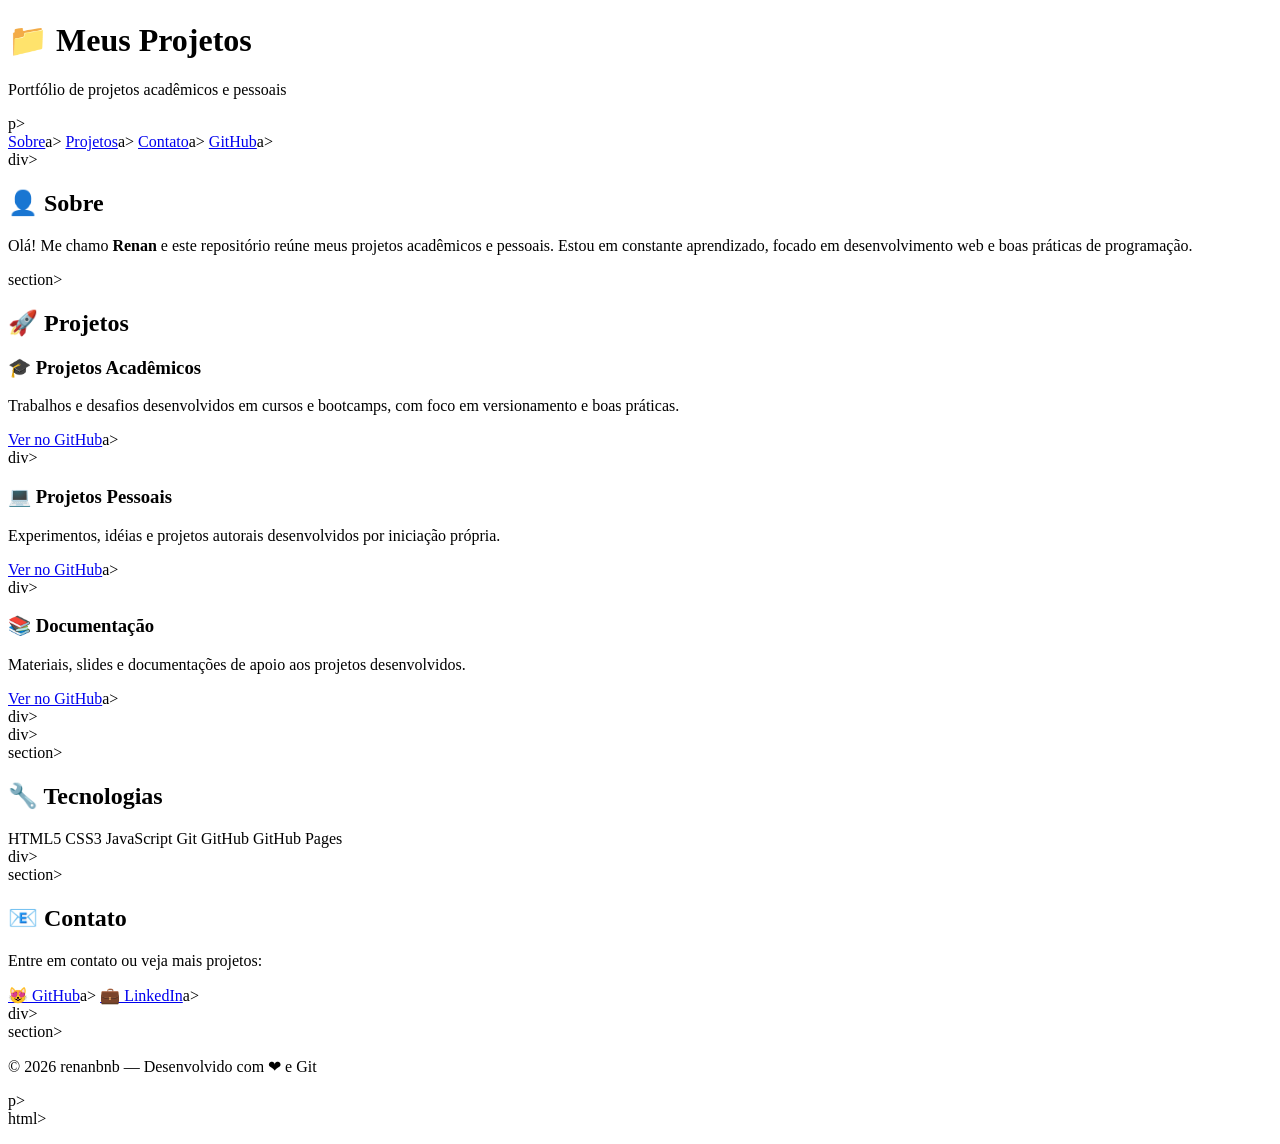
==== portfolio-web/index.html @ 634051c1 "feat: adiciona index.html da pagina de portfolio v1.0" ====
<!DOCTYPE html>
<html lang="pt-BR">
  <head>
      <meta charset="UTF-8">
      <meta name="viewport" content="width=device-width, initial-scale=1.0">
      <title>Meus Projetos | renanbnb</title>
    <link rel="stylesheet" href="style.css">
  </head>
<body>

    <header>
          <div class="container">
                  <h1>&#128193; Meus Projetos</h1>
                <p class="subtitle">Portf&oacute;lio de projetos acad&ecirc;micos e pessoais</p>p>
                <nav>
                          <a href="#sobre">Sobre</a>a>
                          <a href="#projetos">Projetos</a>a>
                          <a href="#contato">Contato</a>a>
                          <a href="https://github.com/renanbnb" target="_blank">GitHub</a>a>
                </nav>
          </div>div>
    </header>

    <main>

          <section id="sobre" class="container">
                  <h2>&#128100; Sobre</h2>
                  <p>
                            Ol&aacute;! Me chamo <strong>Renan</strong> e este reposit&oacute;rio re&uacute;ne meus projetos acad&ecirc;micos
                  e pessoais. Estou em constante aprendizado, focado em desenvolvimento web e boas pr&aacute;ticas
                  de programa&ccedil;&atilde;o.
                  </p>
          </section>section>
    
        <section id="projetos" class="container">
              <h2>&#128640; Projetos</h2>
        
              <div class="cards">
              
                      <div class="card">
                                <h3>&#127891; Projetos Acad&ecirc;micos</h3>
                                <p>Trabalhos e desafios desenvolvidos em cursos e bootcamps, com foco em versionamento e boas pr&aacute;ticas.</p>
                                <a href="https://github.com/renanbnb/meus-projetos/tree/main/projetos-academicos" target="_blank" class="btn">Ver no GitHub</a>a>
                      </div>div>
              
                      <div class="card">
                                <h3>&#128187; Projetos Pessoais</h3>
                                <p>Experimentos, id&eacute;ias e projetos autorais desenvolvidos por inicia&ccedil;&atilde;o pr&oacute;pria.</p>
                                <a href="https://github.com/renanbnb/meus-projetos/tree/main/projetos-pessoais" target="_blank" class="btn">Ver no GitHub</a>a>
                      </div>div>
              
                      <div class="card">
                                <h3>&#128218; Documenta&ccedil;&atilde;o</h3>
                                <p>Materiais, slides e documenta&ccedil;&otilde;es de apoio aos projetos desenvolvidos.</p>
                                <a href="https://github.com/renanbnb/meus-projetos/tree/main/documentacao" target="_blank" class="btn">Ver no GitHub</a>a>
                      </div>div>
              
              </div>div>
        </section>section>
    
        <section id="tecnologias" class="container">
              <h2>&#128295; Tecnologias</h2>
              <div class="tech-list">
                      <span>HTML5</span>
                      <span>CSS3</span>
                      <span>JavaScript</span>
                      <span>Git</span>
                      <span>GitHub</span>
                      <span>GitHub Pages</span>
              </div>div>
        </section>section>
    
        <section id="contato" class="container">
              <h2>&#128231; Contato</h2>
              <p>Entre em contato ou veja mais projetos:</p>
              <div class="contact-links">
                      <a href="https://github.com/renanbnb" target="_blank" class="btn">&#128571; GitHub</a>a>
                      <a href="https://www.linkedin.com/in/renanbnb" target="_blank" class="btn btn-linkedin">&#128188; LinkedIn</a>a>
              </div>div>
        </section>section>
    
    </main>

  <footer>
        <p>&copy; 2026 renanbnb &mdash; Desenvolvido com &#10084; e Git</p>p>
  </footer>

</body>
</html>html>
  </footer></p></span></span></strong>
                  </p>
    </main>
                </nav></h1>
    </header>
</body></title>
  </head>
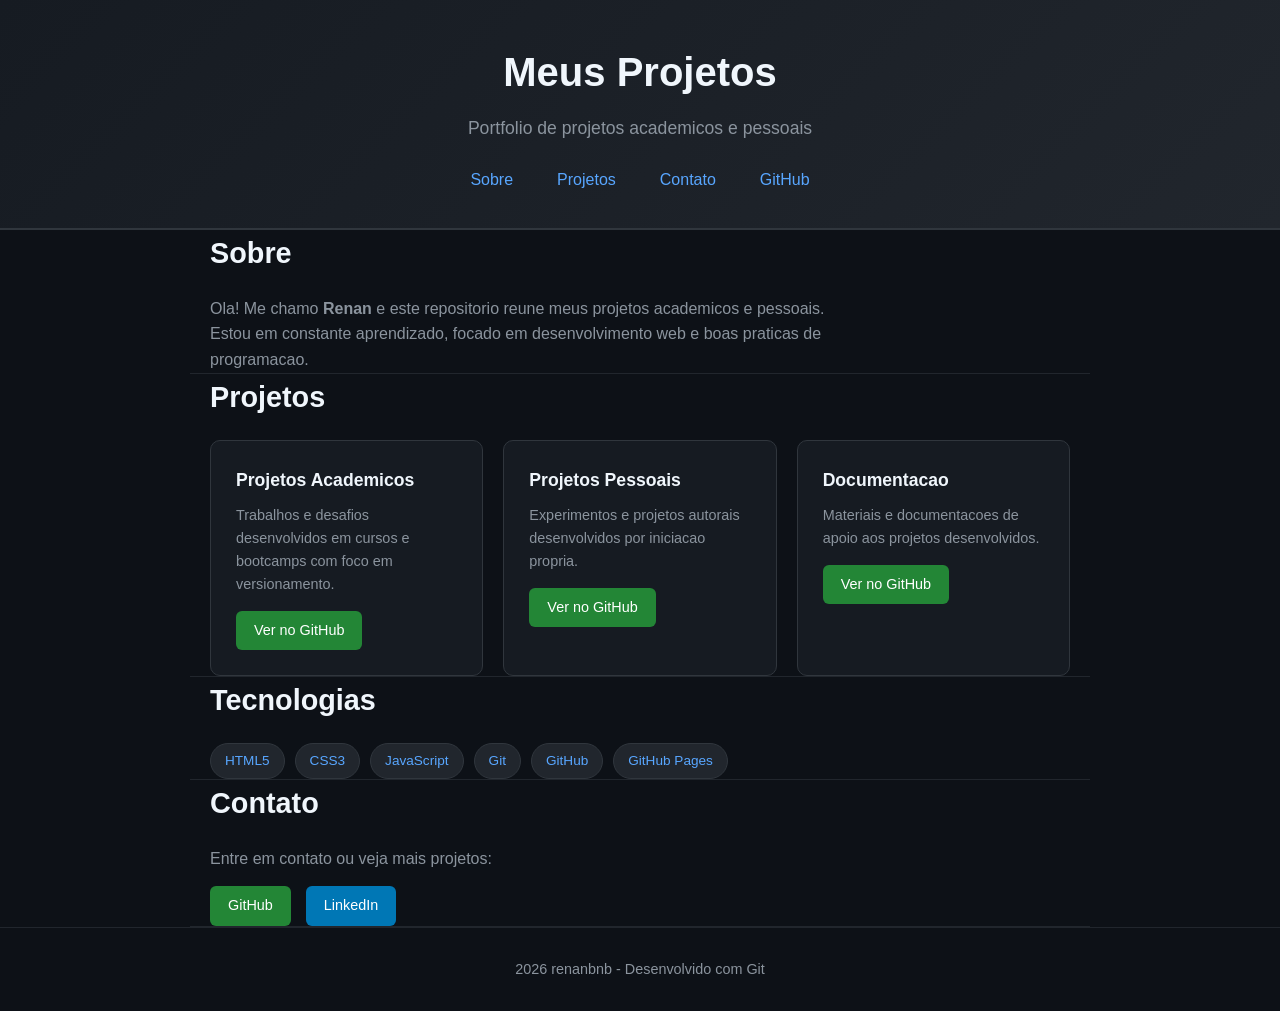
==== commit c4dbc8ca: "fix: corrige index.html do portfolio-web removendo tags indevidas" ====
--- a/portfolio-web/index.html
+++ b/portfolio-web/index.html
@@ -1,96 +1,78 @@
 <!DOCTYPE html>
 <html lang="pt-BR">
-  <head>
-      <meta charset="UTF-8">
-      <meta name="viewport" content="width=device-width, initial-scale=1.0">
-      <title>Meus Projetos | renanbnb</title>
-    <link rel="stylesheet" href="style.css">
-  </head>
+<head>
+  <meta charset="UTF-8">
+  <meta name="viewport" content="width=device-width, initial-scale=1.0">
+  <title>Meus Projetos | renanbnb</title>
+  <link rel="stylesheet" href="style.css">
+</head>
 <body>
 
-    <header>
-          <div class="container">
-                  <h1>&#128193; Meus Projetos</h1>
-                <p class="subtitle">Portf&oacute;lio de projetos acad&ecirc;micos e pessoais</p>p>
-                <nav>
-                          <a href="#sobre">Sobre</a>a>
-                          <a href="#projetos">Projetos</a>a>
-                          <a href="#contato">Contato</a>a>
-                          <a href="https://github.com/renanbnb" target="_blank">GitHub</a>a>
-                </nav>
-          </div>div>
-    </header>
+  <header>
+    <div class="container">
+      <h1>Meus Projetos</h1>
+      <p class="subtitle">Portfolio de projetos academicos e pessoais</p>
+      <nav>
+        <a href="#sobre">Sobre</a>
+        <a href="#projetos">Projetos</a>
+        <a href="#contato">Contato</a>
+        <a href="https://github.com/renanbnb" target="_blank">GitHub</a>
+      </nav>
+    </div>
+  </header>
 
-    <main>
+  <main>
+    <section id="sobre" class="container">
+      <h2>Sobre</h2>
+      <p>Ola! Me chamo <strong>Renan</strong> e este repositorio reune meus projetos academicos e pessoais. Estou em constante aprendizado, focado em desenvolvimento web e boas praticas de programacao.</p>
+    </section>
 
-          <section id="sobre" class="container">
-                  <h2>&#128100; Sobre</h2>
-                  <p>
-                            Ol&aacute;! Me chamo <strong>Renan</strong> e este reposit&oacute;rio re&uacute;ne meus projetos acad&ecirc;micos
-                  e pessoais. Estou em constante aprendizado, focado em desenvolvimento web e boas pr&aacute;ticas
-                  de programa&ccedil;&atilde;o.
-                  </p>
-          </section>section>
-    
-        <section id="projetos" class="container">
-              <h2>&#128640; Projetos</h2>
-        
-              <div class="cards">
-              
-                      <div class="card">
-                                <h3>&#127891; Projetos Acad&ecirc;micos</h3>
-                                <p>Trabalhos e desafios desenvolvidos em cursos e bootcamps, com foco em versionamento e boas pr&aacute;ticas.</p>
-                                <a href="https://github.com/renanbnb/meus-projetos/tree/main/projetos-academicos" target="_blank" class="btn">Ver no GitHub</a>a>
-                      </div>div>
-              
-                      <div class="card">
-                                <h3>&#128187; Projetos Pessoais</h3>
-                                <p>Experimentos, id&eacute;ias e projetos autorais desenvolvidos por inicia&ccedil;&atilde;o pr&oacute;pria.</p>
-                                <a href="https://github.com/renanbnb/meus-projetos/tree/main/projetos-pessoais" target="_blank" class="btn">Ver no GitHub</a>a>
-                      </div>div>
-              
-                      <div class="card">
-                                <h3>&#128218; Documenta&ccedil;&atilde;o</h3>
-                                <p>Materiais, slides e documenta&ccedil;&otilde;es de apoio aos projetos desenvolvidos.</p>
-                                <a href="https://github.com/renanbnb/meus-projetos/tree/main/documentacao" target="_blank" class="btn">Ver no GitHub</a>a>
-                      </div>div>
-              
-              </div>div>
-        </section>section>
-    
-        <section id="tecnologias" class="container">
-              <h2>&#128295; Tecnologias</h2>
-              <div class="tech-list">
-                      <span>HTML5</span>
-                      <span>CSS3</span>
-                      <span>JavaScript</span>
-                      <span>Git</span>
-                      <span>GitHub</span>
-                      <span>GitHub Pages</span>
-              </div>div>
-        </section>section>
-    
-        <section id="contato" class="container">
-              <h2>&#128231; Contato</h2>
-              <p>Entre em contato ou veja mais projetos:</p>
-              <div class="contact-links">
-                      <a href="https://github.com/renanbnb" target="_blank" class="btn">&#128571; GitHub</a>a>
-                      <a href="https://www.linkedin.com/in/renanbnb" target="_blank" class="btn btn-linkedin">&#128188; LinkedIn</a>a>
-              </div>div>
-        </section>section>
-    
-    </main>
+    <section id="projetos" class="container">
+      <h2>Projetos</h2>
+      <div class="cards">
+        <div class="card">
+          <h3>Projetos Academicos</h3>
+          <p>Trabalhos e desafios desenvolvidos em cursos e bootcamps com foco em versionamento.</p>
+          <a href="https://github.com/renanbnb/meus-projetos/tree/main/projetos-academicos" target="_blank" class="btn">Ver no GitHub</a>
+        </div>
+        <div class="card">
+          <h3>Projetos Pessoais</h3>
+          <p>Experimentos e projetos autorais desenvolvidos por iniciacao propria.</p>
+          <a href="https://github.com/renanbnb/meus-projetos/tree/main/projetos-pessoais" target="_blank" class="btn">Ver no GitHub</a>
+        </div>
+        <div class="card">
+          <h3>Documentacao</h3>
+          <p>Materiais e documentacoes de apoio aos projetos desenvolvidos.</p>
+          <a href="https://github.com/renanbnb/meus-projetos/tree/main/documentacao" target="_blank" class="btn">Ver no GitHub</a>
+        </div>
+      </div>
+    </section>
+
+    <section id="tecnologias" class="container">
+      <h2>Tecnologias</h2>
+      <div class="tech-list">
+        <span>HTML5</span>
+        <span>CSS3</span>
+        <span>JavaScript</span>
+        <span>Git</span>
+        <span>GitHub</span>
+        <span>GitHub Pages</span>
+      </div>
+    </section>
+
+    <section id="contato" class="container">
+      <h2>Contato</h2>
+      <p>Entre em contato ou veja mais projetos:</p>
+      <div class="contact-links">
+        <a href="https://github.com/renanbnb" target="_blank" class="btn">GitHub</a>
+        <a href="https://www.linkedin.com/in/renanbnb" target="_blank" class="btn btn-linkedin">LinkedIn</a>
+      </div>
+    </section>
+  </main>
 
   <footer>
-        <p>&copy; 2026 renanbnb &mdash; Desenvolvido com &#10084; e Git</p>p>
+    <p>2026 renanbnb - Desenvolvido com Git</p>
   </footer>
 
 </body>
-</html>html>
-  </footer></p></span></span></strong>
-                  </p>
-    </main>
-                </nav></h1>
-    </header>
-</body></title>
-  </head>
+</html>
--- a/portfolio-web/style.css
+++ b/portfolio-web/style.css
@@ -0,0 +1,188 @@
+/* ===== RESET & BASE ===== */
+* {
+    margin: 0;
+    padding: 0;
+    box-sizing: border-box;
+}
+
+body {
+    font-family: 'Segoe UI', Tahoma, Geneva, Verdana, sans-serif;
+    background-color: #0d1117;
+    color: #e6edf3;
+    line-height: 1.6;
+}
+
+a {
+    color: #58a6ff;
+    text-decoration: none;
+}
+
+a:hover {
+    text-decoration: underline;
+}
+
+/* ===== CONTAINER ===== */
+.container {
+    max-width: 900px;
+    margin: 0 auto;
+    padding: 0 20px;
+}
+
+/* ===== HEADER ===== */
+header {
+    background: linear-gradient(135deg, #161b22, #21262d);
+    border-bottom: 2px solid #30363d;
+    padding: 40px 0 30px;
+    text-align: center;
+}
+
+header h1 {
+    font-size: 2.5rem;
+    color: #f0f6fc;
+    margin-bottom: 10px;
+}
+
+header .subtitle {
+    color: #8b949e;
+    font-size: 1.1rem;
+    margin-bottom: 20px;
+}
+
+nav {
+    display: flex;
+    justify-content: center;
+    gap: 20px;
+    flex-wrap: wrap;
+}
+
+nav a {
+    color: #58a6ff;
+    font-weight: 500;
+    padding: 5px 12px;
+    border-radius: 6px;
+    transition: background 0.2s;
+}
+
+nav a:hover {
+    background: #21262d;
+    text-decoration: none;
+}
+
+/* ===== SECTIONS ===== */
+section {
+    padding: 60px 0;
+    border-bottom: 1px solid #21262d;
+}
+
+section h2 {
+    font-size: 1.8rem;
+    margin-bottom: 20px;
+    color: #f0f6fc;
+}
+
+section p {
+    color: #8b949e;
+    font-size: 1rem;
+    max-width: 650px;
+}
+
+/* ===== CARDS ===== */
+.cards {
+    display: grid;
+    grid-template-columns: repeat(auto-fit, minmax(250px, 1fr));
+    gap: 20px;
+    margin-top: 20px;
+}
+
+.card {
+    background: #161b22;
+    border: 1px solid #30363d;
+    border-radius: 10px;
+    padding: 25px;
+    transition: border-color 0.2s, transform 0.2s;
+}
+
+.card:hover {
+    border-color: #58a6ff;
+    transform: translateY(-3px);
+}
+
+.card h3 {
+    font-size: 1.1rem;
+    margin-bottom: 10px;
+    color: #f0f6fc;
+}
+
+.card p {
+    font-size: 0.9rem;
+    color: #8b949e;
+    margin-bottom: 15px;
+}
+
+/* ===== BUTTON ===== */
+.btn {
+    display: inline-block;
+    padding: 8px 18px;
+    background: #238636;
+    color: #fff;
+    border-radius: 6px;
+    font-size: 0.9rem;
+    transition: background 0.2s;
+}
+
+.btn:hover {
+    background: #2ea043;
+    text-decoration: none;
+}
+
+.btn-linkedin {
+    background: #0077b5;
+}
+
+.btn-linkedin:hover {
+    background: #006097;
+}
+
+/* ===== TECH LIST ===== */
+.tech-list {
+    display: flex;
+    flex-wrap: wrap;
+    gap: 10px;
+    margin-top: 15px;
+}
+
+.tech-list span {
+    background: #21262d;
+    border: 1px solid #30363d;
+    padding: 6px 14px;
+    border-radius: 20px;
+    font-size: 0.85rem;
+    color: #58a6ff;
+}
+
+/* ===== CONTACT ===== */
+.contact-links {
+    display: flex;
+    gap: 15px;
+    margin-top: 15px;
+    flex-wrap: wrap;
+}
+
+/* ===== FOOTER ===== */
+footer {
+    text-align: center;
+    padding: 30px;
+    color: #8b949e;
+    font-size: 0.9rem;
+    border-top: 1px solid #21262d;
+}
+
+/* ===== RESPONSIVE ===== */
+@media (max-width: 600px) {
+    header h1 {
+          font-size: 1.8rem;
+    }
+    .cards {
+          grid-template-columns: 1fr;
+    }
+}
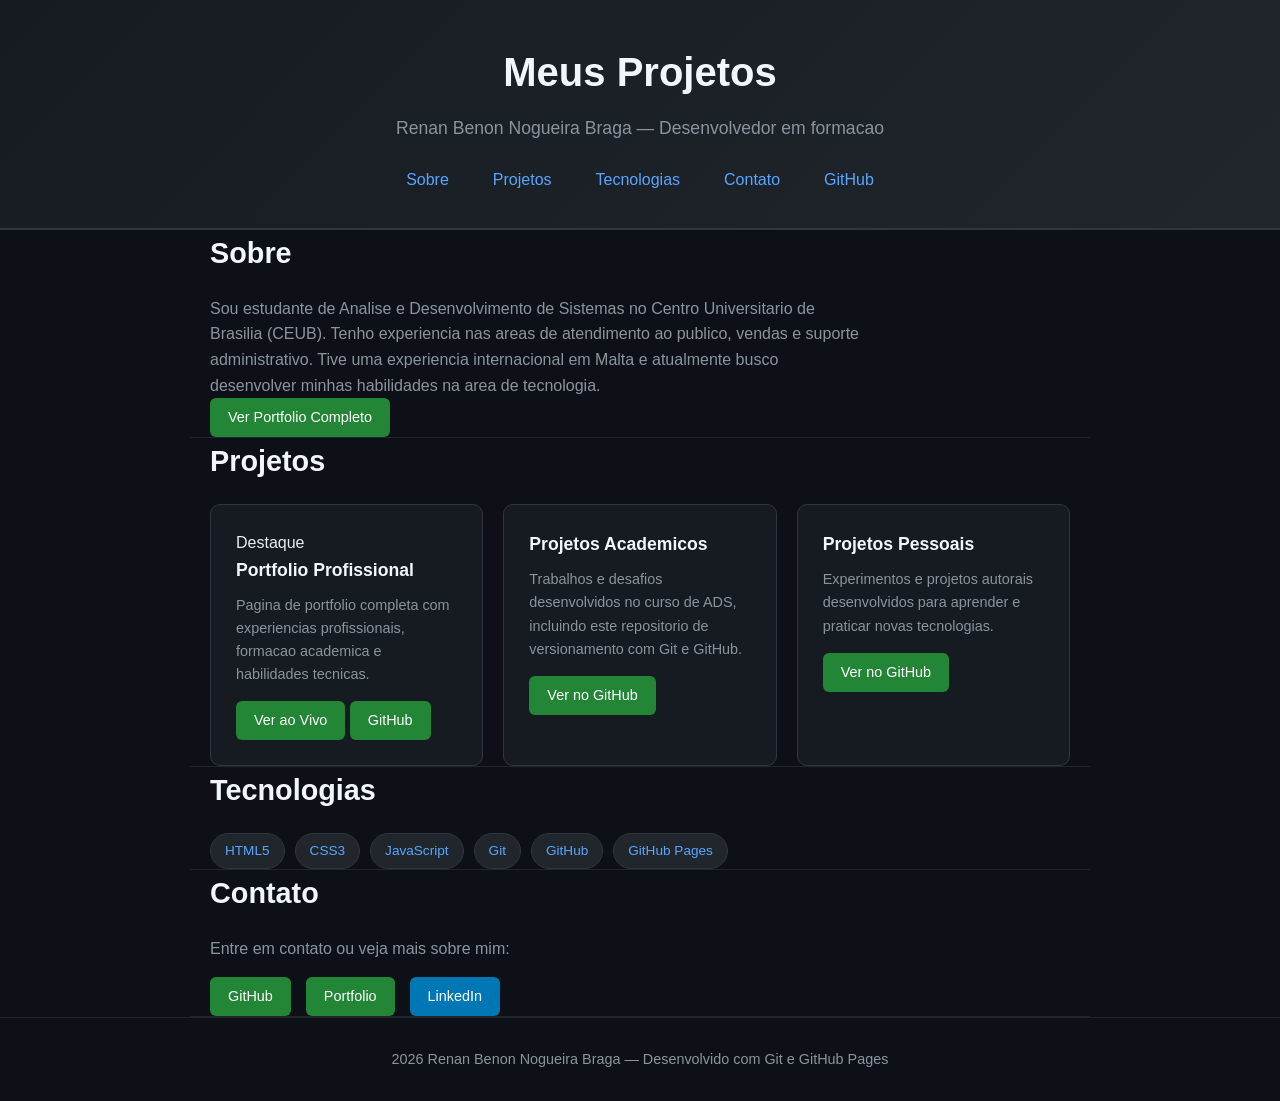
==== commit 8efd3f33: "feat: integra portfolioHUB na pagina web com nome completo e projetos reais" ====
--- a/portfolio-web/index.html
+++ b/portfolio-web/index.html
@@ -3,7 +3,7 @@
 <head>
   <meta charset="UTF-8">
   <meta name="viewport" content="width=device-width, initial-scale=1.0">
-  <title>Meus Projetos | renanbnb</title>
+  <title>Meus Projetos | Renan Braga</title>
   <link rel="stylesheet" href="style.css">
 </head>
 <body>
@@ -11,10 +11,11 @@
   <header>
     <div class="container">
       <h1>Meus Projetos</h1>
-      <p class="subtitle">Portfolio de projetos academicos e pessoais</p>
+      <p class="subtitle">Renan Benon Nogueira Braga &mdash; Desenvolvedor em formacao</p>
       <nav>
         <a href="#sobre">Sobre</a>
         <a href="#projetos">Projetos</a>
+        <a href="#tecnologias">Tecnologias</a>
         <a href="#contato">Contato</a>
         <a href="https://github.com/renanbnb" target="_blank">GitHub</a>
       </nav>
@@ -22,29 +23,37 @@
   </header>
 
   <main>
+
     <section id="sobre" class="container">
       <h2>Sobre</h2>
-      <p>Ola! Me chamo <strong>Renan</strong> e este repositorio reune meus projetos academicos e pessoais. Estou em constante aprendizado, focado em desenvolvimento web e boas praticas de programacao.</p>
+      <p>Sou estudante de Analise e Desenvolvimento de Sistemas no Centro Universitario de Brasilia (CEUB). Tenho experiencia nas areas de atendimento ao publico, vendas e suporte administrativo. Tive uma experiencia internacional em Malta e atualmente busco desenvolver minhas habilidades na area de tecnologia.</p>
+      <a href="https://renanbnb.github.io/portfolioHUB/" target="_blank" class="btn">Ver Portfolio Completo</a>
     </section>
 
     <section id="projetos" class="container">
       <h2>Projetos</h2>
       <div class="cards">
+
+        <div class="card destaque">
+          <span class="badge">Destaque</span>
+          <h3>Portfolio Profissional</h3>
+          <p>Pagina de portfolio completa com experiencias profissionais, formacao academica e habilidades tecnicas.</p>
+          <a href="https://renanbnb.github.io/portfolioHUB/" target="_blank" class="btn">Ver ao Vivo</a>
+          <a href="https://github.com/renanbnb/portfolioHUB" target="_blank" class="btn btn-outline">GitHub</a>
+        </div>
+
         <div class="card">
           <h3>Projetos Academicos</h3>
-          <p>Trabalhos e desafios desenvolvidos em cursos e bootcamps com foco em versionamento.</p>
+          <p>Trabalhos e desafios desenvolvidos no curso de ADS, incluindo este repositorio de versionamento com Git e GitHub.</p>
           <a href="https://github.com/renanbnb/meus-projetos/tree/main/projetos-academicos" target="_blank" class="btn">Ver no GitHub</a>
         </div>
+
         <div class="card">
           <h3>Projetos Pessoais</h3>
-          <p>Experimentos e projetos autorais desenvolvidos por iniciacao propria.</p>
+          <p>Experimentos e projetos autorais desenvolvidos para aprender e praticar novas tecnologias.</p>
           <a href="https://github.com/renanbnb/meus-projetos/tree/main/projetos-pessoais" target="_blank" class="btn">Ver no GitHub</a>
         </div>
-        <div class="card">
-          <h3>Documentacao</h3>
-          <p>Materiais e documentacoes de apoio aos projetos desenvolvidos.</p>
-          <a href="https://github.com/renanbnb/meus-projetos/tree/main/documentacao" target="_blank" class="btn">Ver no GitHub</a>
-        </div>
+
       </div>
     </section>
 
@@ -62,16 +71,18 @@
 
     <section id="contato" class="container">
       <h2>Contato</h2>
-      <p>Entre em contato ou veja mais projetos:</p>
+      <p>Entre em contato ou veja mais sobre mim:</p>
       <div class="contact-links">
         <a href="https://github.com/renanbnb" target="_blank" class="btn">GitHub</a>
+        <a href="https://renanbnb.github.io/portfolioHUB/" target="_blank" class="btn">Portfolio</a>
         <a href="https://www.linkedin.com/in/renanbnb" target="_blank" class="btn btn-linkedin">LinkedIn</a>
       </div>
     </section>
+
   </main>
 
   <footer>
-    <p>2026 renanbnb - Desenvolvido com Git</p>
+    <p>2026 Renan Benon Nogueira Braga &mdash; Desenvolvido com Git e GitHub Pages</p>
   </footer>
 
 </body>
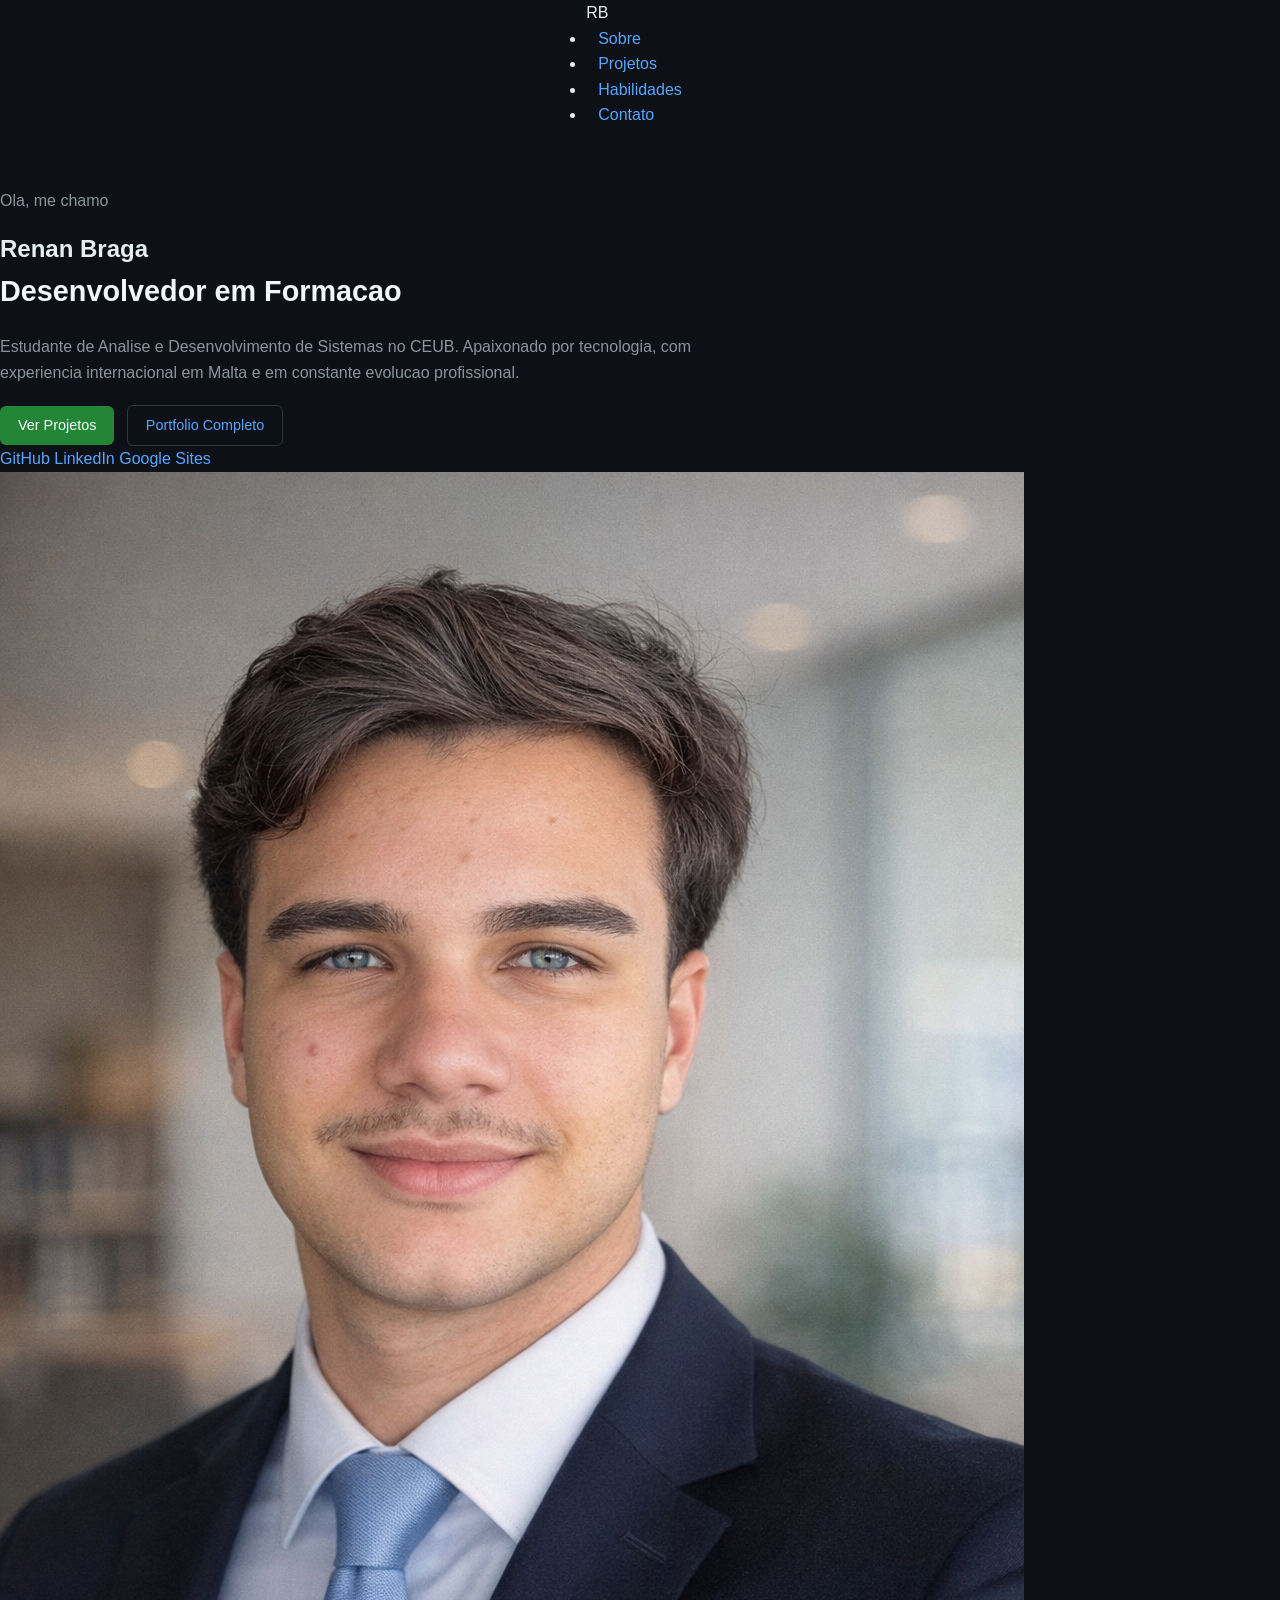
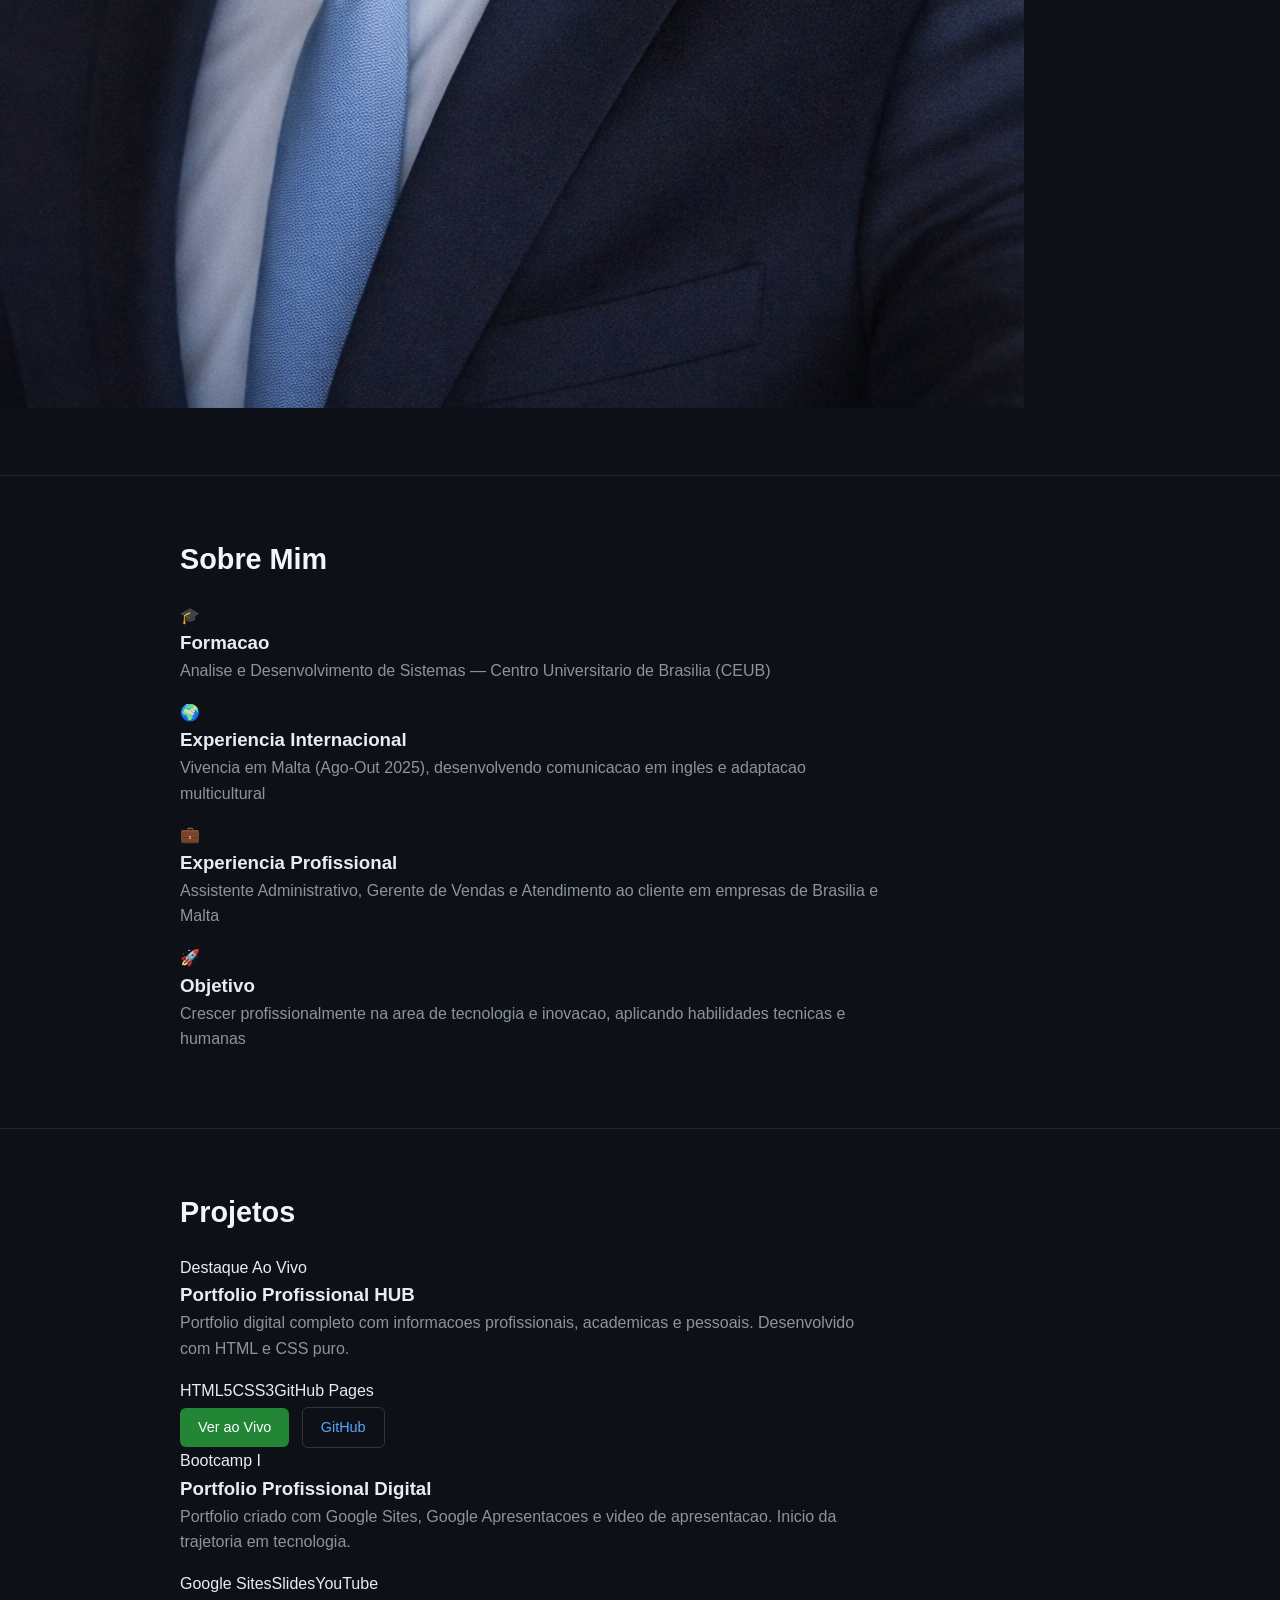
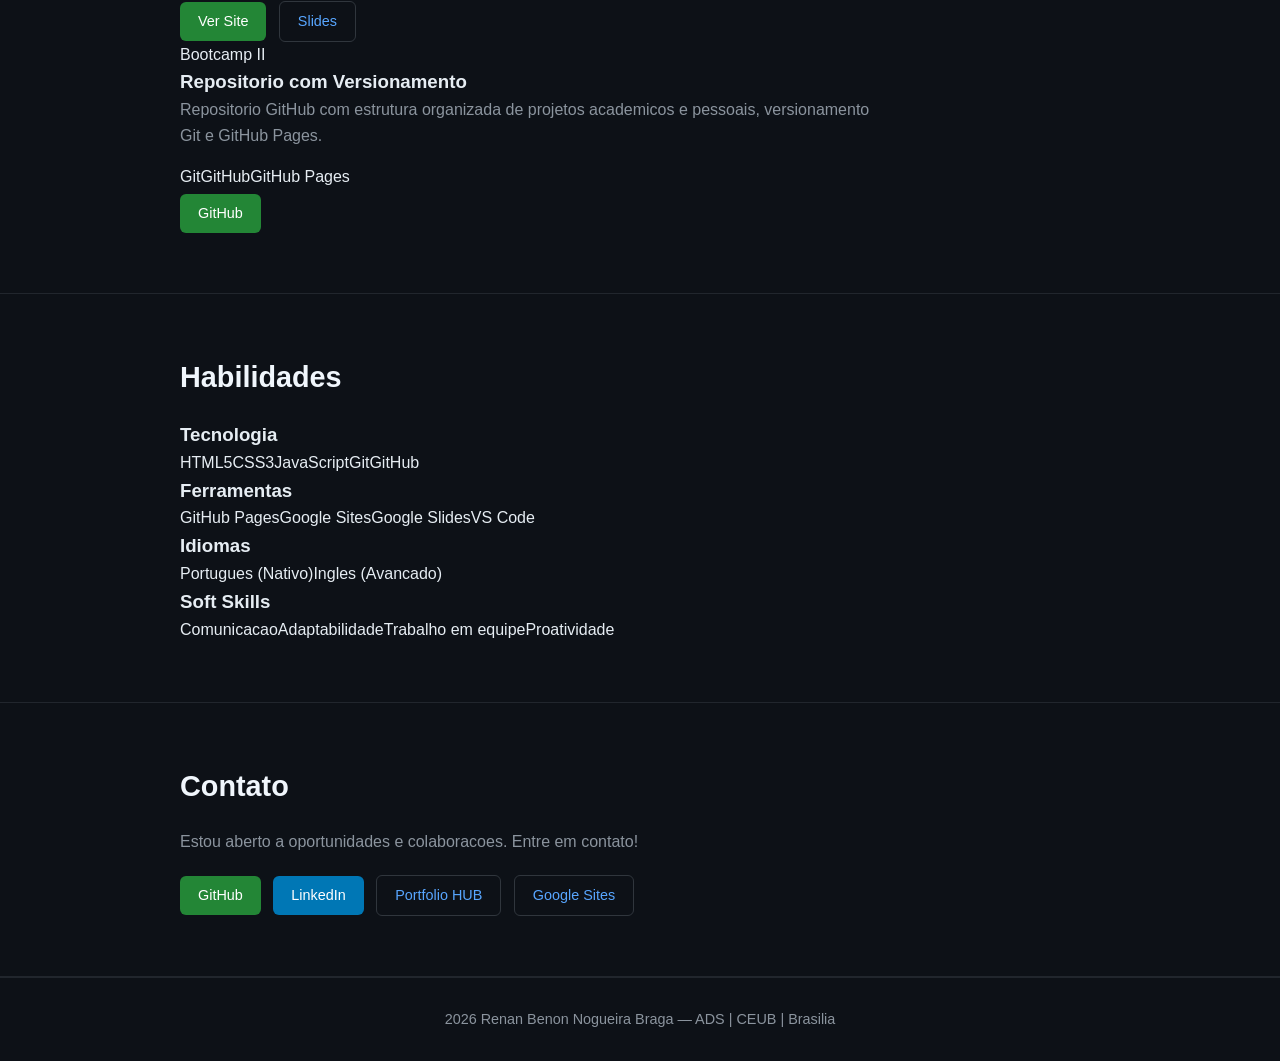
==== commit 708e67fe: "feat: redesenha pagina portfolio com foto, projetos reais e visual moderno" ====
--- a/portfolio-web/index.html
+++ b/portfolio-web/index.html
@@ -3,86 +3,178 @@
 <head>
   <meta charset="UTF-8">
   <meta name="viewport" content="width=device-width, initial-scale=1.0">
-  <title>Meus Projetos | Renan Braga</title>
+  <title>Renan Braga | Portfolio</title>
   <link rel="stylesheet" href="style.css">
+  <link href="https://fonts.googleapis.com/css2?family=Inter:wght@300;400;500;600;700&display=swap" rel="stylesheet">
 </head>
 <body>
 
-  <header>
+  <nav class="navbar">
+    <div class="nav-container">
+      <span class="nav-logo">RB</span>
+      <ul class="nav-links">
+        <li><a href="#sobre">Sobre</a></li>
+        <li><a href="#projetos">Projetos</a></li>
+        <li><a href="#habilidades">Habilidades</a></li>
+        <li><a href="#contato">Contato</a></li>
+      </ul>
+    </div>
+  </nav>
+
+  <section class="hero">
+    <div class="hero-content">
+      <div class="hero-text">
+        <p class="hero-greeting">Ola, me chamo</p>
+        <h1 class="hero-name">Renan Braga</h1>
+        <h2 class="hero-role">Desenvolvedor em Formacao</h2>
+        <p class="hero-desc">Estudante de Analise e Desenvolvimento de Sistemas no CEUB. Apaixonado por tecnologia, com experiencia internacional em Malta e em constante evolucao profissional.</p>
+        <div class="hero-buttons">
+          <a href="#projetos" class="btn btn-primary">Ver Projetos</a>
+          <a href="https://renanbnb.github.io/portfolioHUB/" target="_blank" class="btn btn-outline">Portfolio Completo</a>
+        </div>
+        <div class="hero-social">
+          <a href="https://github.com/renanbnb" target="_blank" class="social-link">GitHub</a>
+          <a href="https://www.linkedin.com/in/renanbnb" target="_blank" class="social-link">LinkedIn</a>
+          <a href="https://sites.google.com/view/portfliorenanbraga/in%C3%ADcio" target="_blank" class="social-link">Google Sites</a>
+        </div>
+      </div>
+      <div class="hero-image">
+        <div class="image-wrapper">
+          <img src="foto.jpg" alt="Renan Benon Nogueira Braga">
+        </div>
+      </div>
+    </div>
+  </section>
+
+  <section id="sobre" class="section">
     <div class="container">
-      <h1>Meus Projetos</h1>
-      <p class="subtitle">Renan Benon Nogueira Braga &mdash; Desenvolvedor em formacao</p>
-      <nav>
-        <a href="#sobre">Sobre</a>
-        <a href="#projetos">Projetos</a>
-        <a href="#tecnologias">Tecnologias</a>
-        <a href="#contato">Contato</a>
-        <a href="https://github.com/renanbnb" target="_blank">GitHub</a>
-      </nav>
+      <h2 class="section-title">Sobre Mim</h2>
+      <div class="about-grid">
+        <div class="about-card">
+          <span class="about-icon">🎓</span>
+          <h3>Formacao</h3>
+          <p>Analise e Desenvolvimento de Sistemas — Centro Universitario de Brasilia (CEUB)</p>
+        </div>
+        <div class="about-card">
+          <span class="about-icon">🌍</span>
+          <h3>Experiencia Internacional</h3>
+          <p>Vivencia em Malta (Ago-Out 2025), desenvolvendo comunicacao em ingles e adaptacao multicultural</p>
+        </div>
+        <div class="about-card">
+          <span class="about-icon">💼</span>
+          <h3>Experiencia Profissional</h3>
+          <p>Assistente Administrativo, Gerente de Vendas e Atendimento ao cliente em empresas de Brasilia e Malta</p>
+        </div>
+        <div class="about-card">
+          <span class="about-icon">🚀</span>
+          <h3>Objetivo</h3>
+          <p>Crescer profissionalmente na area de tecnologia e inovacao, aplicando habilidades tecnicas e humanas</p>
+        </div>
+      </div>
     </div>
-  </header>
+  </section>
 
-  <main>
+  <section id="projetos" class="section section-dark">
+    <div class="container">
+      <h2 class="section-title">Projetos</h2>
+      <div class="projects-grid">
 
-    <section id="sobre" class="container">
-      <h2>Sobre</h2>
-      <p>Sou estudante de Analise e Desenvolvimento de Sistemas no Centro Universitario de Brasilia (CEUB). Tenho experiencia nas areas de atendimento ao publico, vendas e suporte administrativo. Tive uma experiencia internacional em Malta e atualmente busco desenvolver minhas habilidades na area de tecnologia.</p>
-      <a href="https://renanbnb.github.io/portfolioHUB/" target="_blank" class="btn">Ver Portfolio Completo</a>
-    </section>
-
-    <section id="projetos" class="container">
-      <h2>Projetos</h2>
-      <div class="cards">
-
-        <div class="card destaque">
-          <span class="badge">Destaque</span>
-          <h3>Portfolio Profissional</h3>
-          <p>Pagina de portfolio completa com experiencias profissionais, formacao academica e habilidades tecnicas.</p>
-          <a href="https://renanbnb.github.io/portfolioHUB/" target="_blank" class="btn">Ver ao Vivo</a>
-          <a href="https://github.com/renanbnb/portfolioHUB" target="_blank" class="btn btn-outline">GitHub</a>
+        <div class="project-card featured">
+          <div class="project-header">
+            <span class="project-tag">Destaque</span>
+            <span class="project-tag tag-live">Ao Vivo</span>
+          </div>
+          <h3>Portfolio Profissional HUB</h3>
+          <p>Portfolio digital completo com informacoes profissionais, academicas e pessoais. Desenvolvido com HTML e CSS puro.</p>
+          <div class="project-tech">
+            <span>HTML5</span><span>CSS3</span><span>GitHub Pages</span>
+          </div>
+          <div class="project-links">
+            <a href="https://renanbnb.github.io/portfolioHUB/" target="_blank" class="btn btn-primary btn-sm">Ver ao Vivo</a>
+            <a href="https://github.com/renanbnb/portfolioHUB" target="_blank" class="btn btn-outline btn-sm">GitHub</a>
+          </div>
         </div>
 
-        <div class="card">
-          <h3>Projetos Academicos</h3>
-          <p>Trabalhos e desafios desenvolvidos no curso de ADS, incluindo este repositorio de versionamento com Git e GitHub.</p>
-          <a href="https://github.com/renanbnb/meus-projetos/tree/main/projetos-academicos" target="_blank" class="btn">Ver no GitHub</a>
+        <div class="project-card">
+          <div class="project-header">
+            <span class="project-tag">Bootcamp I</span>
+          </div>
+          <h3>Portfolio Profissional Digital</h3>
+          <p>Portfolio criado com Google Sites, Google Apresentacoes e video de apresentacao. Inicio da trajetoria em tecnologia.</p>
+          <div class="project-tech">
+            <span>Google Sites</span><span>Slides</span><span>YouTube</span>
+          </div>
+          <div class="project-links">
+            <a href="https://sites.google.com/view/portfliorenanbraga/in%C3%ADcio" target="_blank" class="btn btn-primary btn-sm">Ver Site</a>
+            <a href="https://docs.google.com/presentation/d/1wDo6L057n6bD_aptX8CJNQhlA6mSuQBXBZ-nIOF1xdo/edit?usp=drive_link" target="_blank" class="btn btn-outline btn-sm">Slides</a>
+          </div>
         </div>
 
-        <div class="card">
-          <h3>Projetos Pessoais</h3>
-          <p>Experimentos e projetos autorais desenvolvidos para aprender e praticar novas tecnologias.</p>
-          <a href="https://github.com/renanbnb/meus-projetos/tree/main/projetos-pessoais" target="_blank" class="btn">Ver no GitHub</a>
+        <div class="project-card">
+          <div class="project-header">
+            <span class="project-tag">Bootcamp II</span>
+          </div>
+          <h3>Repositorio com Versionamento</h3>
+          <p>Repositorio GitHub com estrutura organizada de projetos academicos e pessoais, versionamento Git e GitHub Pages.</p>
+          <div class="project-tech">
+            <span>Git</span><span>GitHub</span><span>GitHub Pages</span>
+          </div>
+          <div class="project-links">
+            <a href="https://github.com/renanbnb/meus-projetos" target="_blank" class="btn btn-primary btn-sm">GitHub</a>
+          </div>
         </div>
 
       </div>
-    </section>
+    </div>
+  </section>
 
-    <section id="tecnologias" class="container">
-      <h2>Tecnologias</h2>
-      <div class="tech-list">
-        <span>HTML5</span>
-        <span>CSS3</span>
-        <span>JavaScript</span>
-        <span>Git</span>
-        <span>GitHub</span>
-        <span>GitHub Pages</span>
+  <section id="habilidades" class="section">
+    <div class="container">
+      <h2 class="section-title">Habilidades</h2>
+      <div class="skills-grid">
+        <div class="skill-group">
+          <h3>Tecnologia</h3>
+          <div class="skill-tags">
+            <span>HTML5</span><span>CSS3</span><span>JavaScript</span><span>Git</span><span>GitHub</span>
+          </div>
+        </div>
+        <div class="skill-group">
+          <h3>Ferramentas</h3>
+          <div class="skill-tags">
+            <span>GitHub Pages</span><span>Google Sites</span><span>Google Slides</span><span>VS Code</span>
+          </div>
+        </div>
+        <div class="skill-group">
+          <h3>Idiomas</h3>
+          <div class="skill-tags">
+            <span>Portugues (Nativo)</span><span>Ingles (Avancado)</span>
+          </div>
+        </div>
+        <div class="skill-group">
+          <h3>Soft Skills</h3>
+          <div class="skill-tags">
+            <span>Comunicacao</span><span>Adaptabilidade</span><span>Trabalho em equipe</span><span>Proatividade</span>
+          </div>
+        </div>
       </div>
-    </section>
+    </div>
+  </section>
 
-    <section id="contato" class="container">
-      <h2>Contato</h2>
-      <p>Entre em contato ou veja mais sobre mim:</p>
-      <div class="contact-links">
-        <a href="https://github.com/renanbnb" target="_blank" class="btn">GitHub</a>
-        <a href="https://renanbnb.github.io/portfolioHUB/" target="_blank" class="btn">Portfolio</a>
+  <section id="contato" class="section section-dark">
+    <div class="container contact-container">
+      <h2 class="section-title">Contato</h2>
+      <p class="contact-desc">Estou aberto a oportunidades e colaboracoes. Entre em contato!</p>
+      <div class="contact-buttons">
+        <a href="https://github.com/renanbnb" target="_blank" class="btn btn-primary">GitHub</a>
         <a href="https://www.linkedin.com/in/renanbnb" target="_blank" class="btn btn-linkedin">LinkedIn</a>
+        <a href="https://renanbnb.github.io/portfolioHUB/" target="_blank" class="btn btn-outline">Portfolio HUB</a>
+        <a href="https://sites.google.com/view/portfliorenanbraga/in%C3%ADcio" target="_blank" class="btn btn-outline">Google Sites</a>
       </div>
-    </section>
-
-  </main>
+    </div>
+  </section>
 
   <footer>
-    <p>2026 Renan Benon Nogueira Braga &mdash; Desenvolvido com Git e GitHub Pages</p>
+    <p>2026 Renan Benon Nogueira Braga &mdash; ADS | CEUB | Brasilia</p>
   </footer>
 
 </body>
--- a/portfolio-web/style.css
+++ b/portfolio-web/style.css
@@ -1,188 +1,221 @@
 /* ===== RESET & BASE ===== */
 * {
-    margin: 0;
-    padding: 0;
-    box-sizing: border-box;
+  margin: 0;
+  padding: 0;
+  box-sizing: border-box;
 }
 
 body {
-    font-family: 'Segoe UI', Tahoma, Geneva, Verdana, sans-serif;
-    background-color: #0d1117;
-    color: #e6edf3;
-    line-height: 1.6;
+  font-family: 'Segoe UI', Tahoma, Geneva, Verdana, sans-serif;
+  background-color: #0d1117;
+  color: #e6edf3;
+  line-height: 1.6;
 }
 
 a {
-    color: #58a6ff;
-    text-decoration: none;
+  color: #58a6ff;
+  text-decoration: none;
 }
 
 a:hover {
-    text-decoration: underline;
+  text-decoration: underline;
 }
 
 /* ===== CONTAINER ===== */
 .container {
-    max-width: 900px;
-    margin: 0 auto;
-    padding: 0 20px;
+  max-width: 960px;
+  margin: 0 auto;
+  padding: 0 20px;
 }
 
 /* ===== HEADER ===== */
 header {
-    background: linear-gradient(135deg, #161b22, #21262d);
-    border-bottom: 2px solid #30363d;
-    padding: 40px 0 30px;
-    text-align: center;
+  background: linear-gradient(135deg, #161b22, #21262d);
+  border-bottom: 2px solid #30363d;
+  padding: 40px 0 30px;
+  text-align: center;
 }
 
 header h1 {
-    font-size: 2.5rem;
-    color: #f0f6fc;
-    margin-bottom: 10px;
+  font-size: 2.5rem;
+  color: #f0f6fc;
+  margin-bottom: 8px;
 }
 
 header .subtitle {
-    color: #8b949e;
-    font-size: 1.1rem;
-    margin-bottom: 20px;
+  color: #8b949e;
+  font-size: 1rem;
+  margin-bottom: 20px;
 }
 
 nav {
-    display: flex;
-    justify-content: center;
-    gap: 20px;
-    flex-wrap: wrap;
+  display: flex;
+  justify-content: center;
+  gap: 16px;
+  flex-wrap: wrap;
 }
 
 nav a {
-    color: #58a6ff;
-    font-weight: 500;
-    padding: 5px 12px;
-    border-radius: 6px;
-    transition: background 0.2s;
+  color: #58a6ff;
+  font-weight: 500;
+  padding: 5px 12px;
+  border-radius: 6px;
+  transition: background 0.2s;
 }
 
 nav a:hover {
-    background: #21262d;
-    text-decoration: none;
+  background: #21262d;
+  text-decoration: none;
 }
 
 /* ===== SECTIONS ===== */
 section {
-    padding: 60px 0;
-    border-bottom: 1px solid #21262d;
+  padding: 60px 0;
+  border-bottom: 1px solid #21262d;
 }
 
 section h2 {
-    font-size: 1.8rem;
-    margin-bottom: 20px;
-    color: #f0f6fc;
+  font-size: 1.8rem;
+  margin-bottom: 20px;
+  color: #f0f6fc;
 }
 
 section p {
-    color: #8b949e;
-    font-size: 1rem;
-    max-width: 650px;
+  color: #8b949e;
+  font-size: 1rem;
+  max-width: 700px;
+  margin-bottom: 16px;
 }
 
 /* ===== CARDS ===== */
 .cards {
-    display: grid;
-    grid-template-columns: repeat(auto-fit, minmax(250px, 1fr));
-    gap: 20px;
-    margin-top: 20px;
+  display: grid;
+  grid-template-columns: repeat(auto-fit, minmax(260px, 1fr));
+  gap: 20px;
+  margin-top: 20px;
 }
 
 .card {
-    background: #161b22;
-    border: 1px solid #30363d;
-    border-radius: 10px;
-    padding: 25px;
-    transition: border-color 0.2s, transform 0.2s;
+  background: #161b22;
+  border: 1px solid #30363d;
+  border-radius: 10px;
+  padding: 25px;
+  transition: border-color 0.2s, transform 0.2s;
+  position: relative;
 }
 
 .card:hover {
-    border-color: #58a6ff;
-    transform: translateY(-3px);
+  border-color: #58a6ff;
+  transform: translateY(-3px);
+}
+
+.card.destaque {
+  border-color: #f78166;
+  background: #1a1f2e;
+}
+
+.card.destaque:hover {
+  border-color: #ff7b72;
+}
+
+.badge {
+  display: inline-block;
+  background: #f78166;
+  color: #fff;
+  font-size: 0.7rem;
+  font-weight: bold;
+  padding: 2px 8px;
+  border-radius: 20px;
+  text-transform: uppercase;
+  margin-bottom: 10px;
+  letter-spacing: 0.5px;
 }
 
 .card h3 {
-    font-size: 1.1rem;
-    margin-bottom: 10px;
-    color: #f0f6fc;
+  font-size: 1.1rem;
+  margin-bottom: 10px;
+  color: #f0f6fc;
 }
 
 .card p {
-    font-size: 0.9rem;
-    color: #8b949e;
-    margin-bottom: 15px;
-}
-
-/* ===== BUTTON ===== */
+  font-size: 0.9rem;
+  color: #8b949e;
+  margin-bottom: 15px;
+}
+
+/* ===== BUTTONS ===== */
 .btn {
-    display: inline-block;
-    padding: 8px 18px;
-    background: #238636;
-    color: #fff;
-    border-radius: 6px;
-    font-size: 0.9rem;
-    transition: background 0.2s;
+  display: inline-block;
+  padding: 8px 18px;
+  background: #238636;
+  color: #fff;
+  border-radius: 6px;
+  font-size: 0.9rem;
+  transition: background 0.2s;
+  margin-right: 8px;
+  margin-top: 4px;
 }
 
 .btn:hover {
-    background: #2ea043;
-    text-decoration: none;
+  background: #2ea043;
+  text-decoration: none;
+}
+
+.btn-outline {
+  background: transparent;
+  border: 1px solid #30363d;
+  color: #58a6ff;
+}
+
+.btn-outline:hover {
+  background: #21262d;
+  border-color: #58a6ff;
 }
 
 .btn-linkedin {
-    background: #0077b5;
+  background: #0077b5;
 }
 
 .btn-linkedin:hover {
-    background: #006097;
+  background: #006097;
 }
 
 /* ===== TECH LIST ===== */
 .tech-list {
-    display: flex;
-    flex-wrap: wrap;
-    gap: 10px;
-    margin-top: 15px;
+  display: flex;
+  flex-wrap: wrap;
+  gap: 10px;
+  margin-top: 15px;
 }
 
 .tech-list span {
-    background: #21262d;
-    border: 1px solid #30363d;
-    padding: 6px 14px;
-    border-radius: 20px;
-    font-size: 0.85rem;
-    color: #58a6ff;
+  background: #21262d;
+  border: 1px solid #30363d;
+  padding: 6px 14px;
+  border-radius: 20px;
+  font-size: 0.85rem;
+  color: #58a6ff;
 }
 
 /* ===== CONTACT ===== */
 .contact-links {
-    display: flex;
-    gap: 15px;
-    margin-top: 15px;
-    flex-wrap: wrap;
+  display: flex;
+  gap: 12px;
+  margin-top: 15px;
+  flex-wrap: wrap;
 }
 
 /* ===== FOOTER ===== */
 footer {
-    text-align: center;
-    padding: 30px;
-    color: #8b949e;
-    font-size: 0.9rem;
-    border-top: 1px solid #21262d;
+  text-align: center;
+  padding: 30px;
+  color: #8b949e;
+  font-size: 0.9rem;
+  border-top: 1px solid #21262d;
 }
 
 /* ===== RESPONSIVE ===== */
 @media (max-width: 600px) {
-    header h1 {
-          font-size: 1.8rem;
-    }
-    .cards {
-          grid-template-columns: 1fr;
-    }
-}
+  header h1 { font-size: 1.8rem; }
+  .cards { grid-template-columns: 1fr; }
+}
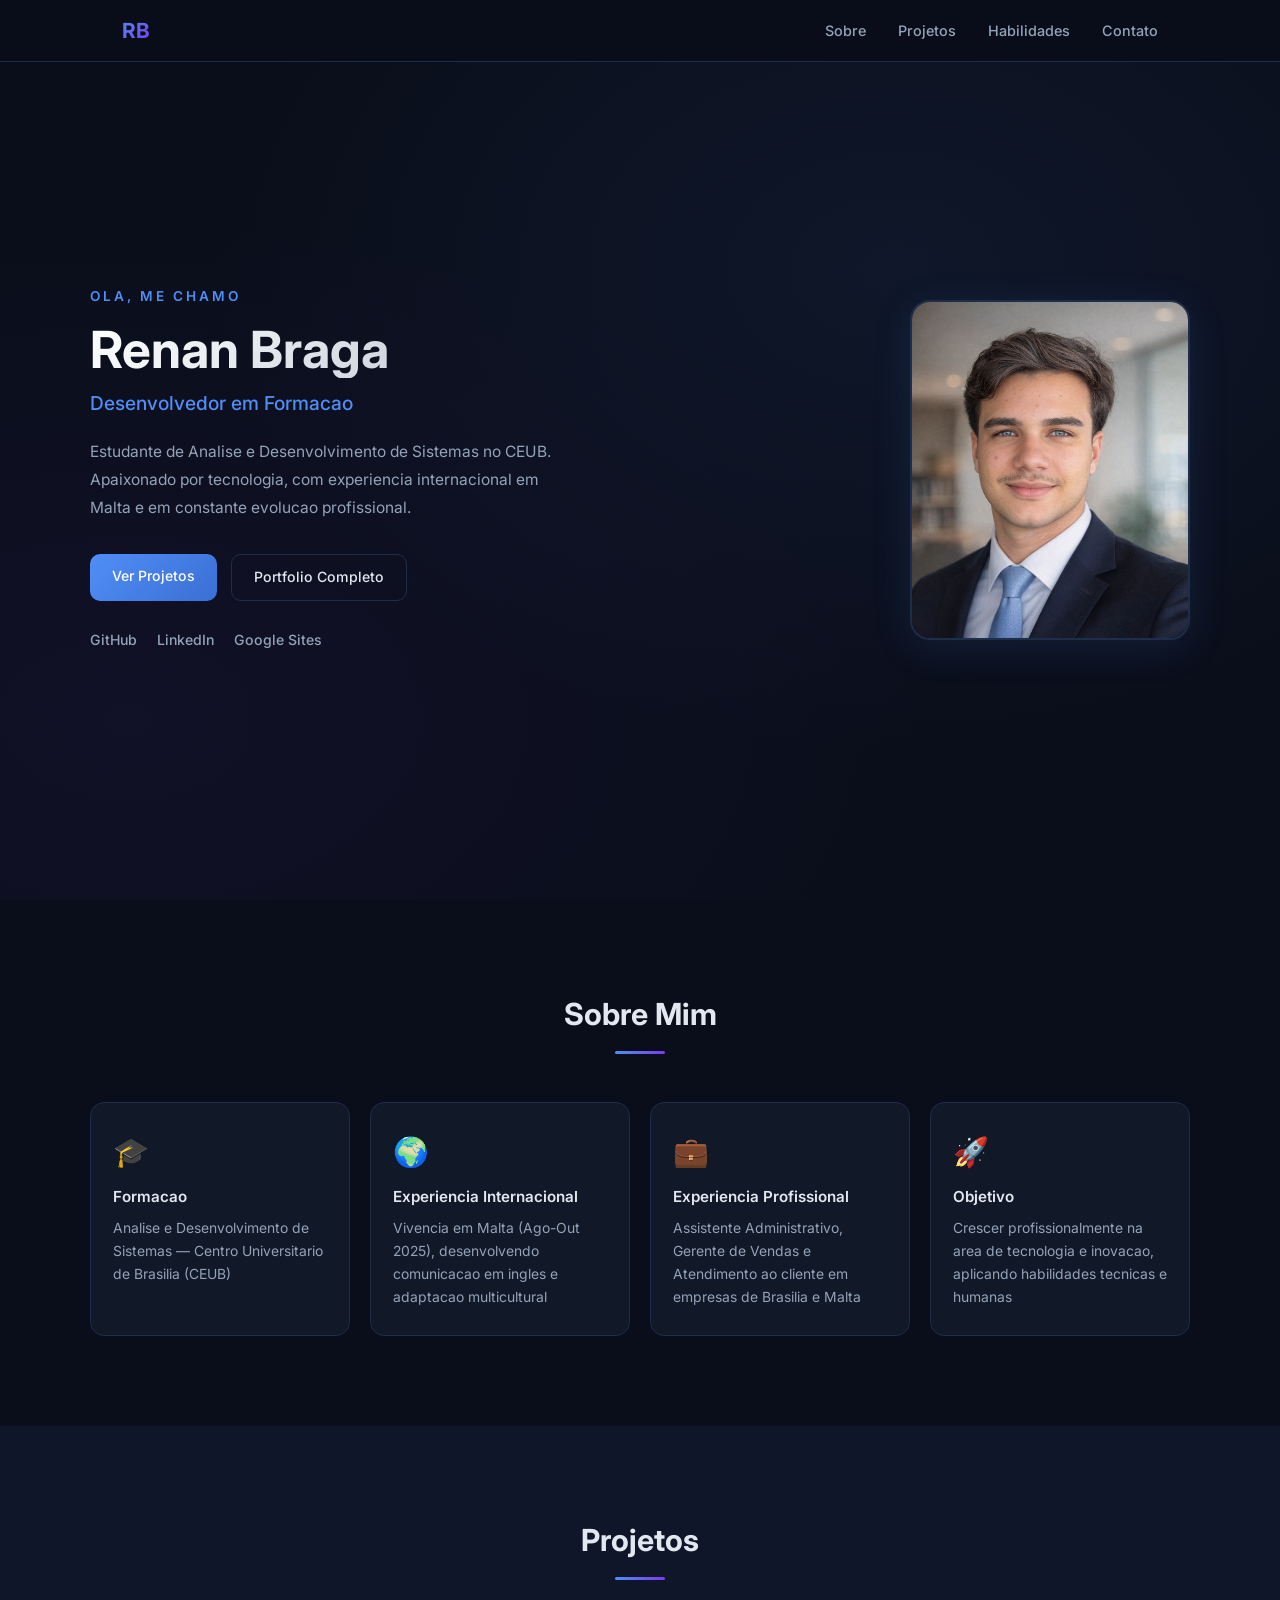
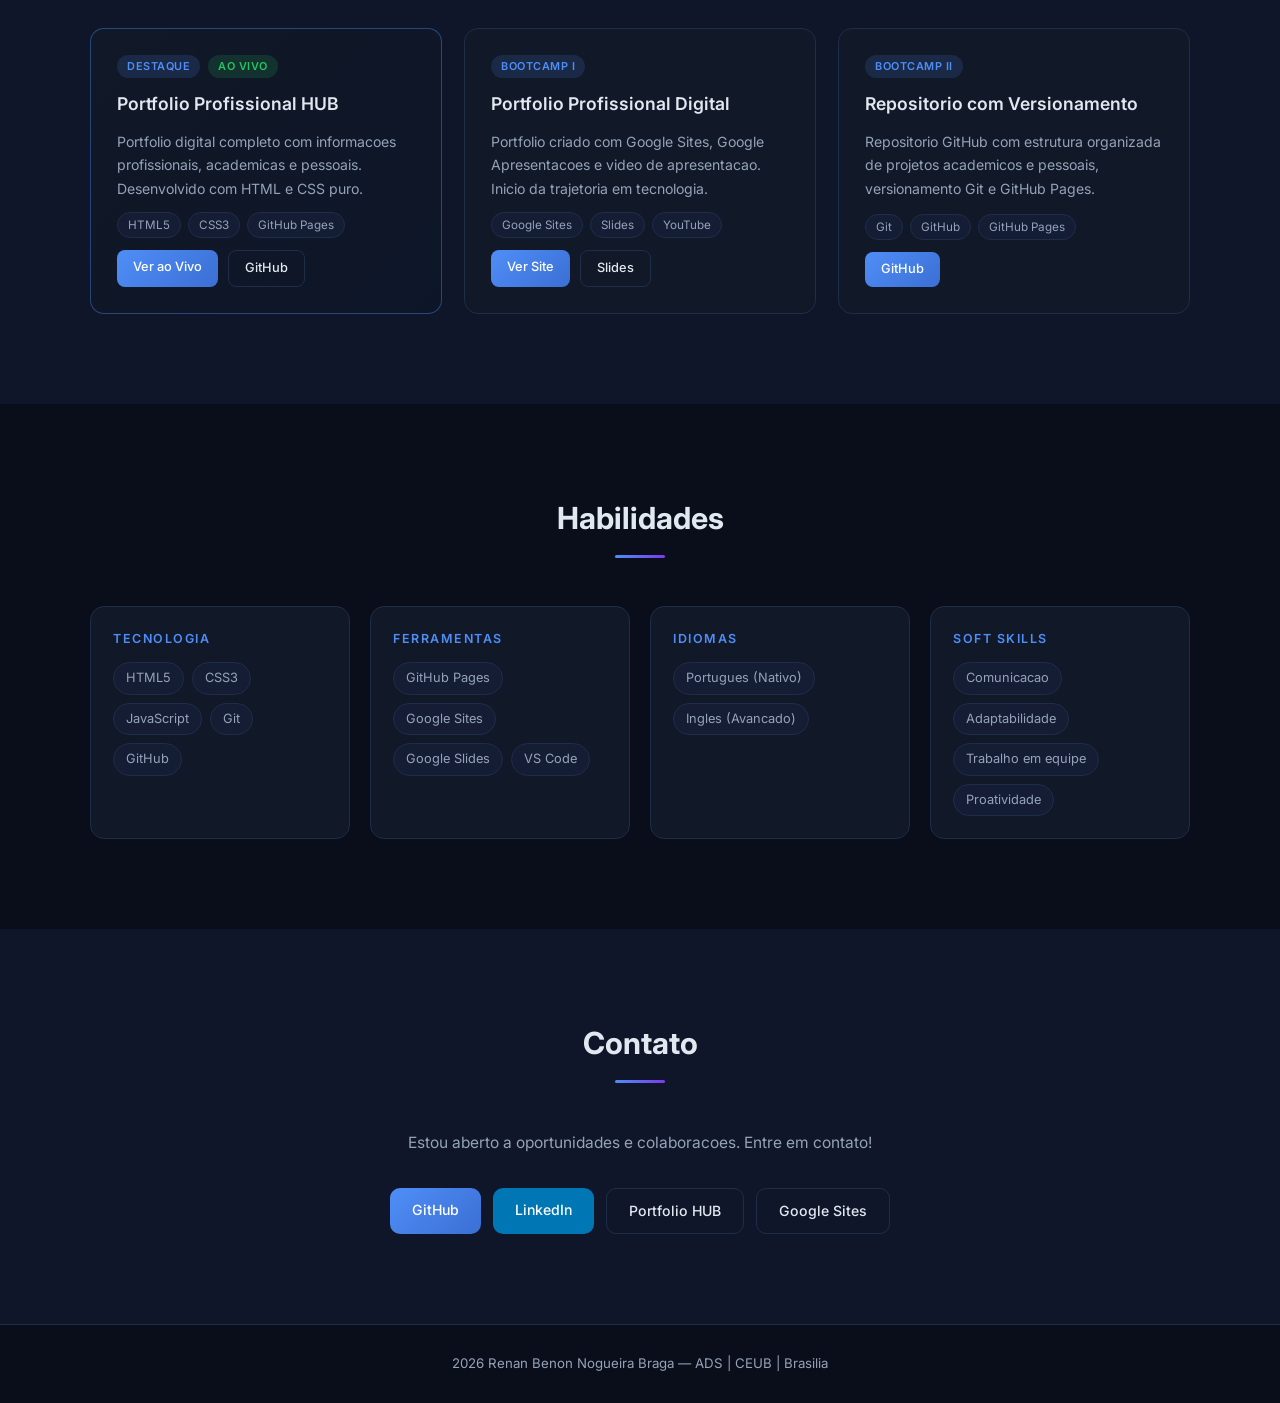
==== commit 1fbd2249: "Atualiza link do LinkedIn no portfolio-web/index.html" ====
--- a/portfolio-web/index.html
+++ b/portfolio-web/index.html
@@ -34,7 +34,7 @@
         </div>
         <div class="hero-social">
           <a href="https://github.com/renanbnb" target="_blank" class="social-link">GitHub</a>
-          <a href="https://www.linkedin.com/in/renanbnb" target="_blank" class="social-link">LinkedIn</a>
+          <a href="https://www.linkedin.com/in/renan-braga-385791383/" target="_blank" class="social-link">LinkedIn</a>
           <a href="https://sites.google.com/view/portfliorenanbraga/in%C3%ADcio" target="_blank" class="social-link">Google Sites</a>
         </div>
       </div>
--- a/portfolio-web/style.css
+++ b/portfolio-web/style.css
@@ -1,221 +1,254 @@
 /* ===== RESET & BASE ===== */
-* {
-  margin: 0;
-  padding: 0;
-  box-sizing: border-box;
-}
+*, *::before, *::after { margin: 0; padding: 0; box-sizing: border-box; }
+
+:root {
+  --bg: #0a0e1a;
+  --bg2: #0f1629;
+  --bg3: #151d35;
+  --accent: #4f8ef7;
+  --accent2: #7c3aed;
+  --text: #e2e8f0;
+  --text2: #94a3b8;
+  --border: #1e2d4a;
+  --card: #111827;
+}
+
+html { scroll-behavior: smooth; }
 
 body {
-  font-family: 'Segoe UI', Tahoma, Geneva, Verdana, sans-serif;
-  background-color: #0d1117;
-  color: #e6edf3;
+  font-family: 'Inter', 'Segoe UI', sans-serif;
+  background: var(--bg);
+  color: var(--text);
   line-height: 1.6;
 }
 
-a {
-  color: #58a6ff;
-  text-decoration: none;
-}
-
-a:hover {
-  text-decoration: underline;
-}
-
-/* ===== CONTAINER ===== */
-.container {
-  max-width: 960px;
-  margin: 0 auto;
-  padding: 0 20px;
-}
-
-/* ===== HEADER ===== */
-header {
-  background: linear-gradient(135deg, #161b22, #21262d);
-  border-bottom: 2px solid #30363d;
-  padding: 40px 0 30px;
-  text-align: center;
-}
-
-header h1 {
-  font-size: 2.5rem;
-  color: #f0f6fc;
-  margin-bottom: 8px;
-}
-
-header .subtitle {
-  color: #8b949e;
-  font-size: 1rem;
-  margin-bottom: 20px;
-}
-
-nav {
-  display: flex;
-  justify-content: center;
-  gap: 16px;
-  flex-wrap: wrap;
-}
-
-nav a {
-  color: #58a6ff;
-  font-weight: 500;
-  padding: 5px 12px;
-  border-radius: 6px;
-  transition: background 0.2s;
-}
-
-nav a:hover {
-  background: #21262d;
-  text-decoration: none;
+a { color: var(--accent); text-decoration: none; }
+a:hover { text-decoration: underline; }
+
+/* ===== NAVBAR ===== */
+.navbar {
+  position: fixed; top: 0; left: 0; right: 0; z-index: 100;
+  background: rgba(10,14,26,0.92);
+  backdrop-filter: blur(12px);
+  border-bottom: 1px solid var(--border);
+  padding: 14px 0;
+}
+.nav-container {
+  max-width: 1100px; margin: 0 auto; padding: 0 32px;
+  display: flex; align-items: center; justify-content: space-between;
+}
+.nav-logo {
+  font-size: 1.3rem; font-weight: 700;
+  background: linear-gradient(135deg, var(--accent), var(--accent2));
+  -webkit-background-clip: text; -webkit-text-fill-color: transparent;
+}
+.nav-links { list-style: none; display: flex; gap: 32px; }
+.nav-links a { color: var(--text2); font-size: 0.9rem; font-weight: 500; transition: color 0.2s; }
+.nav-links a:hover { color: var(--text); text-decoration: none; }
+
+/* ===== HERO ===== */
+.hero {
+  min-height: 100vh;
+  padding: 120px 32px 80px;
+  background:
+    radial-gradient(ellipse at 70% 30%, rgba(79,142,247,0.07) 0%, transparent 55%),
+    radial-gradient(ellipse at 10% 80%, rgba(124,58,237,0.06) 0%, transparent 50%),
+    var(--bg);
+  display: flex; align-items: center;
+}
+.hero-content {
+  max-width: 1100px; margin: 0 auto; width: 100%;
+  display: flex; align-items: center;
+  justify-content: space-between; gap: 60px;
+}
+.hero-text { flex: 1; min-width: 0; }
+.hero-greeting {
+  font-size: 0.85rem; color: var(--accent); font-weight: 600;
+  letter-spacing: 3px; text-transform: uppercase; margin-bottom: 14px;
+}
+.hero-name {
+  font-size: 3.2rem; font-weight: 700; line-height: 1.1;
+  background: linear-gradient(135deg, #fff 0%, #94a3b8 100%);
+  -webkit-background-clip: text; -webkit-text-fill-color: transparent;
+  margin-bottom: 10px;
+}
+.hero-role {
+  font-size: 1.2rem; color: var(--accent); font-weight: 500; margin-bottom: 20px;
+}
+.hero-desc {
+  font-size: 0.97rem; color: var(--text2); max-width: 480px;
+  line-height: 1.8; margin-bottom: 32px;
+}
+.hero-buttons { display: flex; gap: 14px; flex-wrap: wrap; margin-bottom: 28px; }
+.hero-social { display: flex; gap: 20px; flex-wrap: wrap; }
+.social-link {
+  color: var(--text2); font-size: 0.88rem; font-weight: 500;
+  transition: color 0.2s; padding-bottom: 2px;
+  border-bottom: 1px solid transparent;
+}
+.social-link:hover { color: var(--accent); border-bottom-color: var(--accent); text-decoration: none; }
+
+/* ===== FOTO - CORRIGIDA ===== */
+.hero-image {
+  flex-shrink: 0;
+  width: 280px;
+}
+.image-wrapper {
+  width: 280px;
+  height: 340px;
+  border-radius: 20px;
+  overflow: hidden;
+  border: 2px solid var(--border);
+  box-shadow: 0 8px 40px rgba(79,142,247,0.12);
+  position: relative;
+}
+.image-wrapper img {
+  width: 100%;
+  height: 100%;
+  object-fit: cover;
+  object-position: center top;
+  display: block;
 }
 
 /* ===== SECTIONS ===== */
-section {
-  padding: 60px 0;
-  border-bottom: 1px solid #21262d;
-}
-
-section h2 {
-  font-size: 1.8rem;
-  margin-bottom: 20px;
-  color: #f0f6fc;
-}
-
-section p {
-  color: #8b949e;
-  font-size: 1rem;
-  max-width: 700px;
-  margin-bottom: 16px;
-}
-
-/* ===== CARDS ===== */
-.cards {
+.section { padding: 90px 32px; }
+.section-dark { background: var(--bg2); }
+.container { max-width: 1100px; margin: 0 auto; }
+
+.section-title {
+  font-size: 1.9rem; font-weight: 700; margin-bottom: 48px;
+  text-align: center; color: var(--text);
+}
+.section-title::after {
+  content: '';
+  display: block; width: 50px; height: 3px;
+  background: linear-gradient(90deg, var(--accent), var(--accent2));
+  margin: 12px auto 0; border-radius: 2px;
+}
+
+/* ===== ABOUT ===== */
+.about-grid {
   display: grid;
-  grid-template-columns: repeat(auto-fit, minmax(260px, 1fr));
+  grid-template-columns: repeat(auto-fit, minmax(220px, 1fr));
   gap: 20px;
-  margin-top: 20px;
-}
-
-.card {
-  background: #161b22;
-  border: 1px solid #30363d;
-  border-radius: 10px;
-  padding: 25px;
-  transition: border-color 0.2s, transform 0.2s;
-  position: relative;
-}
-
-.card:hover {
-  border-color: #58a6ff;
-  transform: translateY(-3px);
-}
-
-.card.destaque {
-  border-color: #f78166;
-  background: #1a1f2e;
-}
-
-.card.destaque:hover {
-  border-color: #ff7b72;
-}
-
-.badge {
-  display: inline-block;
-  background: #f78166;
-  color: #fff;
-  font-size: 0.7rem;
-  font-weight: bold;
-  padding: 2px 8px;
-  border-radius: 20px;
-  text-transform: uppercase;
-  margin-bottom: 10px;
-  letter-spacing: 0.5px;
-}
-
-.card h3 {
-  font-size: 1.1rem;
-  margin-bottom: 10px;
-  color: #f0f6fc;
-}
-
-.card p {
-  font-size: 0.9rem;
-  color: #8b949e;
-  margin-bottom: 15px;
-}
+}
+.about-card {
+  background: var(--card); border: 1px solid var(--border);
+  border-radius: 14px; padding: 26px 22px;
+  transition: transform 0.2s, border-color 0.2s;
+}
+.about-card:hover { transform: translateY(-4px); border-color: var(--accent); }
+.about-icon { font-size: 1.8rem; display: block; margin-bottom: 10px; }
+.about-card h3 { font-size: 0.95rem; color: var(--text); margin-bottom: 8px; font-weight: 600; }
+.about-card p { font-size: 0.87rem; color: var(--text2); line-height: 1.65; }
+
+/* ===== PROJECTS ===== */
+.projects-grid {
+  display: grid;
+  grid-template-columns: repeat(auto-fit, minmax(300px, 1fr));
+  gap: 22px;
+}
+.project-card {
+  background: var(--card); border: 1px solid var(--border);
+  border-radius: 14px; padding: 26px;
+  transition: transform 0.2s, border-color 0.2s;
+  display: flex; flex-direction: column; gap: 12px;
+}
+.project-card:hover { transform: translateY(-4px); border-color: var(--accent); }
+.project-card.featured {
+  border-color: rgba(79,142,247,0.4);
+  background: linear-gradient(135deg, #111827, #0d1628);
+}
+.project-header { display: flex; gap: 8px; flex-wrap: wrap; }
+.project-tag {
+  font-size: 0.68rem; font-weight: 600; padding: 3px 10px;
+  border-radius: 20px; background: rgba(79,142,247,0.15);
+  color: var(--accent); letter-spacing: 0.5px; text-transform: uppercase;
+}
+.tag-live { background: rgba(34,197,94,0.15); color: #22c55e; }
+.project-card h3 { font-size: 1.1rem; font-weight: 600; color: var(--text); }
+.project-card p { font-size: 0.88rem; color: var(--text2); line-height: 1.65; flex: 1; }
+.project-tech { display: flex; gap: 7px; flex-wrap: wrap; }
+.project-tech span {
+  font-size: 0.73rem; padding: 3px 10px;
+  background: var(--bg3); border: 1px solid var(--border);
+  border-radius: 20px; color: var(--text2);
+}
+.project-links { display: flex; gap: 10px; flex-wrap: wrap; }
+
+/* ===== SKILLS ===== */
+.skills-grid {
+  display: grid;
+  grid-template-columns: repeat(auto-fit, minmax(220px, 1fr));
+  gap: 20px;
+}
+.skill-group {
+  background: var(--card); border: 1px solid var(--border);
+  border-radius: 14px; padding: 22px;
+}
+.skill-group h3 {
+  font-size: 0.78rem; color: var(--accent); font-weight: 600;
+  text-transform: uppercase; letter-spacing: 1.5px; margin-bottom: 14px;
+}
+.skill-tags { display: flex; flex-wrap: wrap; gap: 8px; }
+.skill-tags span {
+  font-size: 0.8rem; padding: 5px 12px;
+  background: var(--bg3); border: 1px solid var(--border);
+  border-radius: 20px; color: var(--text2);
+}
+
+/* ===== CONTACT ===== */
+.contact-container { text-align: center; }
+.contact-desc { color: var(--text2); margin-bottom: 32px; font-size: 0.97rem; }
+.contact-buttons { display: flex; gap: 12px; justify-content: center; flex-wrap: wrap; }
 
 /* ===== BUTTONS ===== */
 .btn {
-  display: inline-block;
-  padding: 8px 18px;
-  background: #238636;
-  color: #fff;
-  border-radius: 6px;
-  font-size: 0.9rem;
-  transition: background 0.2s;
-  margin-right: 8px;
-  margin-top: 4px;
-}
-
-.btn:hover {
-  background: #2ea043;
-  text-decoration: none;
-}
-
+  display: inline-block; padding: 11px 22px;
+  border-radius: 10px; font-size: 0.88rem; font-weight: 500;
+  transition: all 0.2s; cursor: pointer;
+}
+.btn-sm { padding: 7px 16px; font-size: 0.8rem; border-radius: 8px; }
+.btn-primary {
+  background: linear-gradient(135deg, var(--accent), #3b6fd4);
+  color: #fff; border: none;
+}
+.btn-primary:hover {
+  background: linear-gradient(135deg, #6aa0ff, #4f8ef7);
+  text-decoration: none; transform: translateY(-1px);
+  box-shadow: 0 4px 18px rgba(79,142,247,0.3);
+}
 .btn-outline {
-  background: transparent;
-  border: 1px solid #30363d;
-  color: #58a6ff;
-}
-
+  background: transparent; color: var(--text);
+  border: 1px solid var(--border);
+}
 .btn-outline:hover {
-  background: #21262d;
-  border-color: #58a6ff;
-}
-
-.btn-linkedin {
-  background: #0077b5;
-}
-
-.btn-linkedin:hover {
-  background: #006097;
-}
-
-/* ===== TECH LIST ===== */
-.tech-list {
-  display: flex;
-  flex-wrap: wrap;
-  gap: 10px;
-  margin-top: 15px;
-}
-
-.tech-list span {
-  background: #21262d;
-  border: 1px solid #30363d;
-  padding: 6px 14px;
-  border-radius: 20px;
-  font-size: 0.85rem;
-  color: #58a6ff;
-}
-
-/* ===== CONTACT ===== */
-.contact-links {
-  display: flex;
-  gap: 12px;
-  margin-top: 15px;
-  flex-wrap: wrap;
-}
+  border-color: var(--accent); color: var(--accent);
+  text-decoration: none; transform: translateY(-1px);
+}
+.btn-linkedin { background: #0077b5; color: #fff; border: none; }
+.btn-linkedin:hover { background: #0091d5; text-decoration: none; transform: translateY(-1px); }
 
 /* ===== FOOTER ===== */
 footer {
-  text-align: center;
-  padding: 30px;
-  color: #8b949e;
-  font-size: 0.9rem;
-  border-top: 1px solid #21262d;
+  text-align: center; padding: 28px;
+  color: var(--text2); font-size: 0.83rem;
+  border-top: 1px solid var(--border);
+  background: var(--bg);
 }
 
 /* ===== RESPONSIVE ===== */
-@media (max-width: 600px) {
-  header h1 { font-size: 1.8rem; }
-  .cards { grid-template-columns: 1fr; }
-}
+@media (max-width: 900px) {
+  .hero-content { flex-direction: column-reverse; text-align: center; gap: 40px; }
+  .hero-name { font-size: 2.4rem; }
+  .hero-image { width: auto; }
+  .image-wrapper { width: 200px; height: 240px; margin: 0 auto; }
+  .hero-buttons, .hero-social { justify-content: center; }
+  .hero-desc { margin: 0 auto 28px; }
+}
+@media (max-width: 480px) {
+  .nav-links { display: none; }
+  .hero-name { font-size: 1.9rem; }
+  .hero { padding: 100px 20px 60px; }
+  .section { padding: 60px 20px; }
+  }
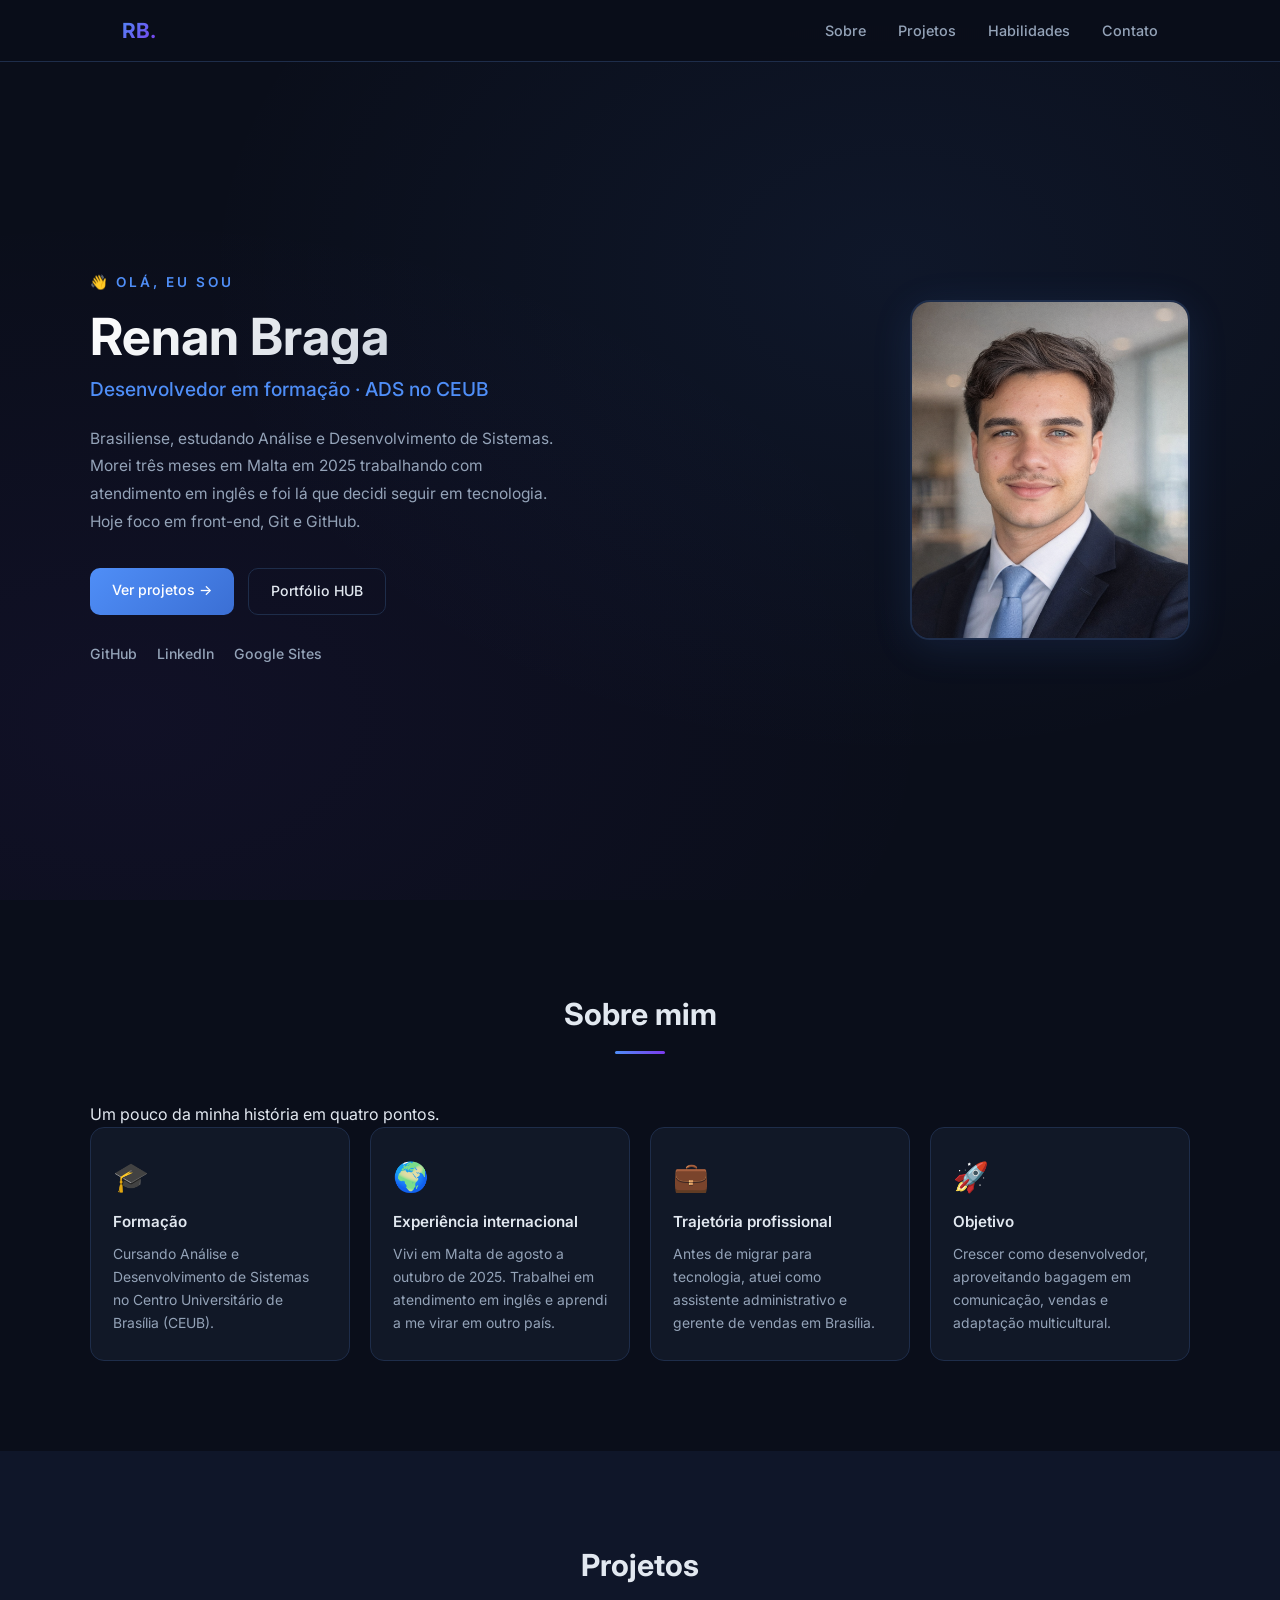
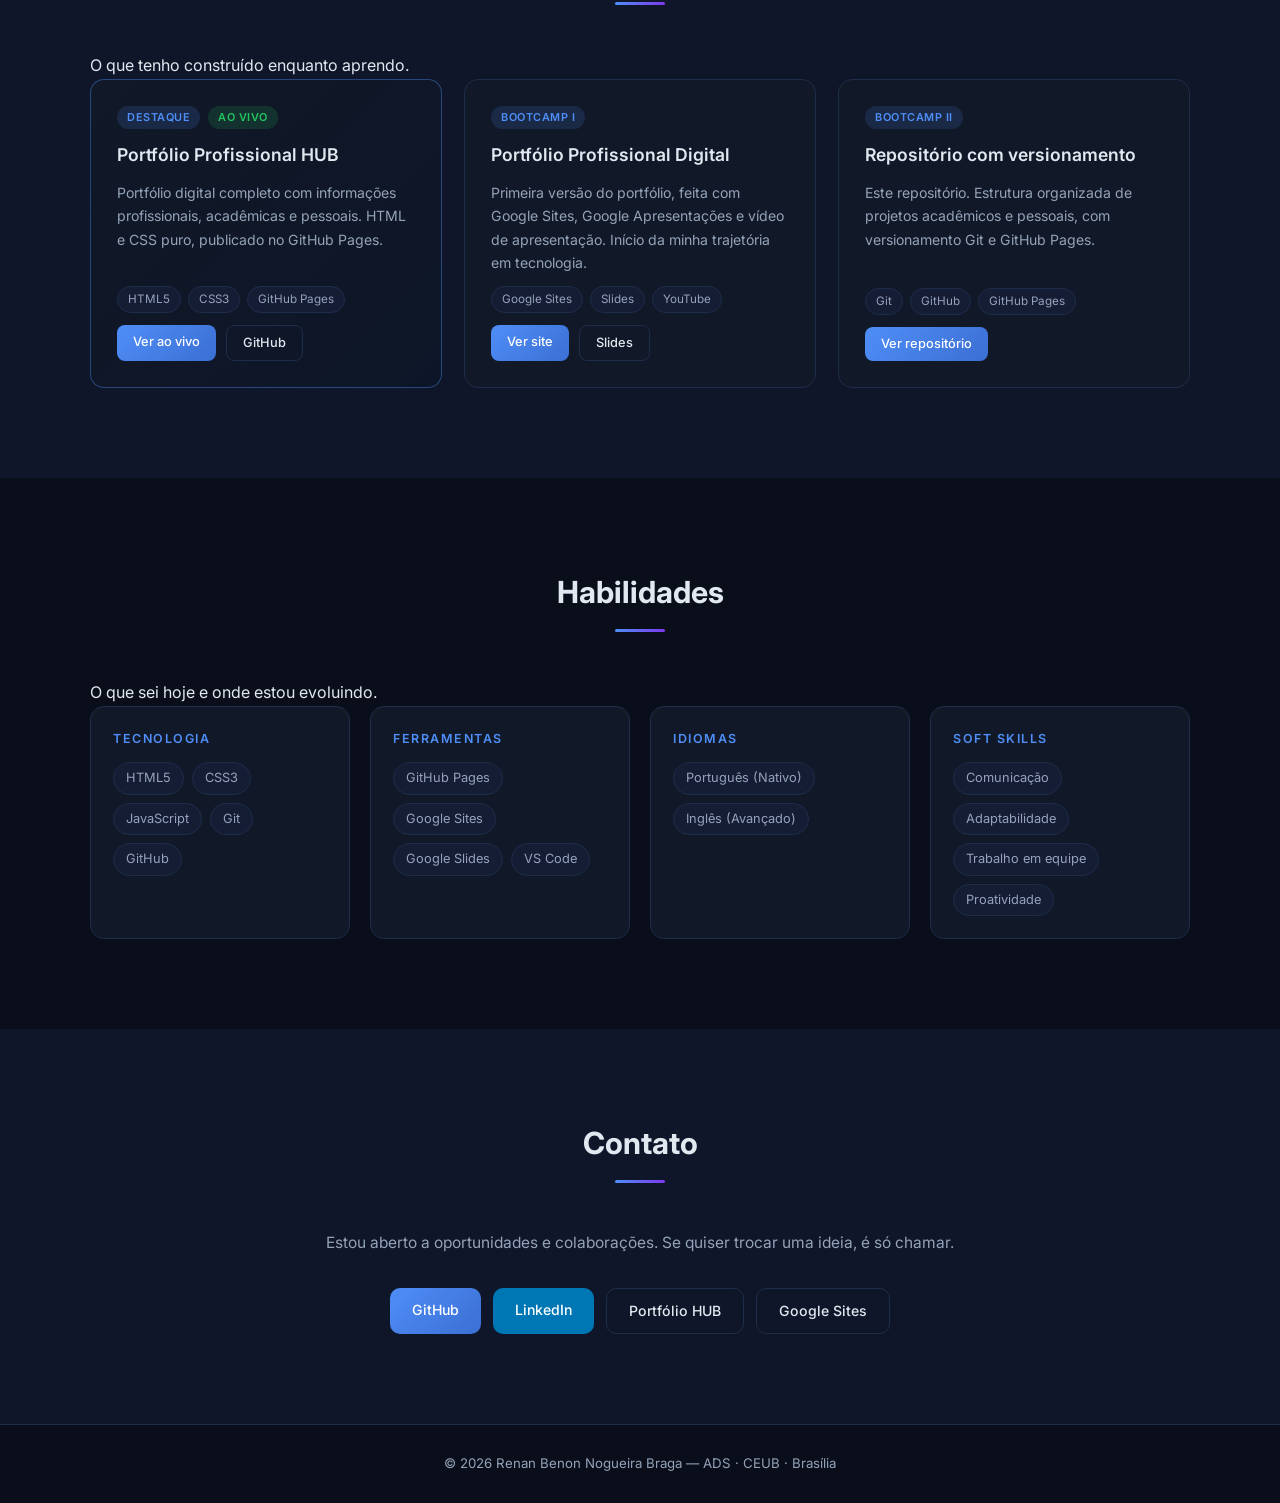
==== commit 901c1e88: "refactor: reescreve index.html do portfolio com acentos, texto pessoal e meta tags" ====
--- a/portfolio-web/index.html
+++ b/portfolio-web/index.html
@@ -3,179 +3,191 @@
 <head>
   <meta charset="UTF-8">
   <meta name="viewport" content="width=device-width, initial-scale=1.0">
-  <title>Renan Braga | Portfolio</title>
+  <meta name="description" content="Portfólio de Renan Braga — estudante de Análise e Desenvolvimento de Sistemas no CEUB, com experiência internacional em Malta.">
+  <meta name="author" content="Renan Benon Nogueira Braga">
+  <meta property="og:title" content="Renan Braga | Portfólio">
+  <meta property="og:description" content="Estudante de ADS no CEUB. Foco em front-end, Git e GitHub.">
+  <meta property="og:type" content="website">
+  <link rel="icon" href="data:image/svg+xml,%3Csvg xmlns='http://www.w3.org/2000/svg' viewBox='0 0 100 100'%3E%3Crect width='100' height='100' rx='22' fill='%237c3aed'/%3E%3Ctext x='50' y='66' font-size='52' font-family='Inter,sans-serif' font-weight='800' fill='%23fff' text-anchor='middle'%3ERB%3C/text%3E%3C/svg%3E">
+  <title>Renan Braga | Portfólio</title>
   <link rel="stylesheet" href="style.css">
-  <link href="https://fonts.googleapis.com/css2?family=Inter:wght@300;400;500;600;700&display=swap" rel="stylesheet">
+  <link href="https://fonts.googleapis.com/css2?family=Inter:wght@300;400;500;600;700;800;900&family=JetBrains+Mono:wght@400;600&display=swap" rel="stylesheet">
 </head>
 <body>
 
-  <nav class="navbar">
-    <div class="nav-container">
-      <span class="nav-logo">RB</span>
-      <ul class="nav-links">
-        <li><a href="#sobre">Sobre</a></li>
-        <li><a href="#projetos">Projetos</a></li>
-        <li><a href="#habilidades">Habilidades</a></li>
-        <li><a href="#contato">Contato</a></li>
-      </ul>
+<div class="bg-grid"></div>
+<div class="bg-glow"></div>
+
+<nav class="navbar">
+  <div class="nav-container">
+    <a href="#top" class="nav-logo">RB<span class="logo-dot">.</span></a>
+    <ul class="nav-links">
+      <li><a href="#sobre">Sobre</a></li>
+      <li><a href="#projetos">Projetos</a></li>
+      <li><a href="#habilidades">Habilidades</a></li>
+      <li><a href="#contato">Contato</a></li>
+    </ul>
+  </div>
+</nav>
+
+<section class="hero" id="top">
+  <div class="hero-content">
+    <div class="hero-text">
+      <p class="hero-greeting"><span class="wave">👋</span> Olá, eu sou</p>
+      <h1 class="hero-name">Renan <span class="grad-text">Braga</span></h1>
+      <h2 class="hero-role">Desenvolvedor em formação · ADS no CEUB</h2>
+      <p class="hero-desc">Brasiliense, estudando Análise e Desenvolvimento de Sistemas. Morei três meses em Malta em 2025 trabalhando com atendimento em inglês e foi lá que decidi seguir em tecnologia. Hoje foco em front-end, Git e GitHub.</p>
+      <div class="hero-buttons">
+        <a href="#projetos" class="btn btn-primary">Ver projetos →</a>
+        <a href="https://renanbnb.github.io/portfolioHUB/" target="_blank" rel="noopener" class="btn btn-outline">Portfólio HUB</a>
+      </div>
+      <div class="hero-social">
+        <a href="https://github.com/renanbnb" target="_blank" rel="noopener" class="social-link">GitHub</a>
+        <a href="https://www.linkedin.com/in/renan-braga-385791383/" target="_blank" rel="noopener" class="social-link">LinkedIn</a>
+        <a href="https://sites.google.com/view/portfliorenanbraga/in%C3%ADcio" target="_blank" rel="noopener" class="social-link">Google Sites</a>
+      </div>
     </div>
-  </nav>
+    <div class="hero-image">
+      <div class="image-wrapper">
+        <img src="foto.jpg" alt="Foto de Renan Benon Nogueira Braga">
+      </div>
+    </div>
+  </div>
+</section>
 
-  <section class="hero">
-    <div class="hero-content">
-      <div class="hero-text">
-        <p class="hero-greeting">Ola, me chamo</p>
-        <h1 class="hero-name">Renan Braga</h1>
-        <h2 class="hero-role">Desenvolvedor em Formacao</h2>
-        <p class="hero-desc">Estudante de Analise e Desenvolvimento de Sistemas no CEUB. Apaixonado por tecnologia, com experiencia internacional em Malta e em constante evolucao profissional.</p>
-        <div class="hero-buttons">
-          <a href="#projetos" class="btn btn-primary">Ver Projetos</a>
-          <a href="https://renanbnb.github.io/portfolioHUB/" target="_blank" class="btn btn-outline">Portfolio Completo</a>
+<section id="sobre" class="section">
+  <div class="container">
+    <h2 class="section-title">Sobre mim</h2>
+    <p class="section-sub">Um pouco da minha história em quatro pontos.</p>
+    <div class="about-grid">
+      <div class="about-card">
+        <span class="about-icon">🎓</span>
+        <h3>Formação</h3>
+        <p>Cursando Análise e Desenvolvimento de Sistemas no Centro Universitário de Brasília (CEUB).</p>
+      </div>
+      <div class="about-card">
+        <span class="about-icon">🌍</span>
+        <h3>Experiência internacional</h3>
+        <p>Vivi em Malta de agosto a outubro de 2025. Trabalhei em atendimento em inglês e aprendi a me virar em outro país.</p>
+      </div>
+      <div class="about-card">
+        <span class="about-icon">💼</span>
+        <h3>Trajetória profissional</h3>
+        <p>Antes de migrar para tecnologia, atuei como assistente administrativo e gerente de vendas em Brasília.</p>
+      </div>
+      <div class="about-card">
+        <span class="about-icon">🚀</span>
+        <h3>Objetivo</h3>
+        <p>Crescer como desenvolvedor, aproveitando bagagem em comunicação, vendas e adaptação multicultural.</p>
+      </div>
+    </div>
+  </div>
+</section>
+
+<section id="projetos" class="section section-dark">
+  <div class="container">
+    <h2 class="section-title">Projetos</h2>
+    <p class="section-sub">O que tenho construído enquanto aprendo.</p>
+    <div class="projects-grid">
+
+      <div class="project-card featured">
+        <div class="project-header">
+          <span class="project-tag">Destaque</span>
+          <span class="project-tag tag-live">Ao vivo</span>
         </div>
-        <div class="hero-social">
-          <a href="https://github.com/renanbnb" target="_blank" class="social-link">GitHub</a>
-          <a href="https://www.linkedin.com/in/renan-braga-385791383/" target="_blank" class="social-link">LinkedIn</a>
-          <a href="https://sites.google.com/view/portfliorenanbraga/in%C3%ADcio" target="_blank" class="social-link">Google Sites</a>
+        <h3>Portfólio Profissional HUB</h3>
+        <p>Portfólio digital completo com informações profissionais, acadêmicas e pessoais. HTML e CSS puro, publicado no GitHub Pages.</p>
+        <div class="project-tech">
+          <span>HTML5</span><span>CSS3</span><span>GitHub Pages</span>
+        </div>
+        <div class="project-links">
+          <a href="https://renanbnb.github.io/portfolioHUB/" target="_blank" rel="noopener" class="btn btn-primary btn-sm">Ver ao vivo</a>
+          <a href="https://github.com/renanbnb/portfolioHUB" target="_blank" rel="noopener" class="btn btn-outline btn-sm">GitHub</a>
         </div>
       </div>
-      <div class="hero-image">
-        <div class="image-wrapper">
-          <img src="foto.jpg" alt="Renan Benon Nogueira Braga">
+
+      <div class="project-card">
+        <div class="project-header">
+          <span class="project-tag">Bootcamp I</span>
+        </div>
+        <h3>Portfólio Profissional Digital</h3>
+        <p>Primeira versão do portfólio, feita com Google Sites, Google Apresentações e vídeo de apresentação. Início da minha trajetória em tecnologia.</p>
+        <div class="project-tech">
+          <span>Google Sites</span><span>Slides</span><span>YouTube</span>
+        </div>
+        <div class="project-links">
+          <a href="https://sites.google.com/view/portfliorenanbraga/in%C3%ADcio" target="_blank" rel="noopener" class="btn btn-primary btn-sm">Ver site</a>
+          <a href="https://docs.google.com/presentation/d/1wDo6L057n6bD_aptX8CJNQhlA6mSuQBXBZ-nIOF1xdo/edit?usp=drive_link" target="_blank" rel="noopener" class="btn btn-outline btn-sm">Slides</a>
+        </div>
+      </div>
+
+      <div class="project-card">
+        <div class="project-header">
+          <span class="project-tag">Bootcamp II</span>
+        </div>
+        <h3>Repositório com versionamento</h3>
+        <p>Este repositório. Estrutura organizada de projetos acadêmicos e pessoais, com versionamento Git e GitHub Pages.</p>
+        <div class="project-tech">
+          <span>Git</span><span>GitHub</span><span>GitHub Pages</span>
+        </div>
+        <div class="project-links">
+          <a href="https://github.com/renanbnb/meus-projetos" target="_blank" rel="noopener" class="btn btn-primary btn-sm">Ver repositório</a>
+        </div>
+      </div>
+
+    </div>
+  </div>
+</section>
+
+<section id="habilidades" class="section">
+  <div class="container">
+    <h2 class="section-title">Habilidades</h2>
+    <p class="section-sub">O que sei hoje e onde estou evoluindo.</p>
+    <div class="skills-grid">
+      <div class="skill-group">
+        <h3>Tecnologia</h3>
+        <div class="skill-tags">
+          <span>HTML5</span><span>CSS3</span><span>JavaScript</span><span>Git</span><span>GitHub</span>
+        </div>
+      </div>
+      <div class="skill-group">
+        <h3>Ferramentas</h3>
+        <div class="skill-tags">
+          <span>GitHub Pages</span><span>Google Sites</span><span>Google Slides</span><span>VS Code</span>
+        </div>
+      </div>
+      <div class="skill-group">
+        <h3>Idiomas</h3>
+        <div class="skill-tags">
+          <span>Português (Nativo)</span><span>Inglês (Avançado)</span>
+        </div>
+      </div>
+      <div class="skill-group">
+        <h3>Soft skills</h3>
+        <div class="skill-tags">
+          <span>Comunicação</span><span>Adaptabilidade</span><span>Trabalho em equipe</span><span>Proatividade</span>
         </div>
       </div>
     </div>
-  </section>
+  </div>
+</section>
 
-  <section id="sobre" class="section">
-    <div class="container">
-      <h2 class="section-title">Sobre Mim</h2>
-      <div class="about-grid">
-        <div class="about-card">
-          <span class="about-icon">🎓</span>
-          <h3>Formacao</h3>
-          <p>Analise e Desenvolvimento de Sistemas — Centro Universitario de Brasilia (CEUB)</p>
-        </div>
-        <div class="about-card">
-          <span class="about-icon">🌍</span>
-          <h3>Experiencia Internacional</h3>
-          <p>Vivencia em Malta (Ago-Out 2025), desenvolvendo comunicacao em ingles e adaptacao multicultural</p>
-        </div>
-        <div class="about-card">
-          <span class="about-icon">💼</span>
-          <h3>Experiencia Profissional</h3>
-          <p>Assistente Administrativo, Gerente de Vendas e Atendimento ao cliente em empresas de Brasilia e Malta</p>
-        </div>
-        <div class="about-card">
-          <span class="about-icon">🚀</span>
-          <h3>Objetivo</h3>
-          <p>Crescer profissionalmente na area de tecnologia e inovacao, aplicando habilidades tecnicas e humanas</p>
-        </div>
-      </div>
+<section id="contato" class="section section-dark">
+  <div class="container contact-container">
+    <h2 class="section-title">Contato</h2>
+    <p class="contact-desc">Estou aberto a oportunidades e colaborações. Se quiser trocar uma ideia, é só chamar.</p>
+    <div class="contact-buttons">
+      <a href="https://github.com/renanbnb" target="_blank" rel="noopener" class="btn btn-primary">GitHub</a>
+      <a href="https://www.linkedin.com/in/renan-braga-385791383/" target="_blank" rel="noopener" class="btn btn-linkedin">LinkedIn</a>
+      <a href="https://renanbnb.github.io/portfolioHUB/" target="_blank" rel="noopener" class="btn btn-outline">Portfólio HUB</a>
+      <a href="https://sites.google.com/view/portfliorenanbraga/in%C3%ADcio" target="_blank" rel="noopener" class="btn btn-outline">Google Sites</a>
     </div>
-  </section>
+  </div>
+</section>
 
-  <section id="projetos" class="section section-dark">
-    <div class="container">
-      <h2 class="section-title">Projetos</h2>
-      <div class="projects-grid">
-
-        <div class="project-card featured">
-          <div class="project-header">
-            <span class="project-tag">Destaque</span>
-            <span class="project-tag tag-live">Ao Vivo</span>
-          </div>
-          <h3>Portfolio Profissional HUB</h3>
-          <p>Portfolio digital completo com informacoes profissionais, academicas e pessoais. Desenvolvido com HTML e CSS puro.</p>
-          <div class="project-tech">
-            <span>HTML5</span><span>CSS3</span><span>GitHub Pages</span>
-          </div>
-          <div class="project-links">
-            <a href="https://renanbnb.github.io/portfolioHUB/" target="_blank" class="btn btn-primary btn-sm">Ver ao Vivo</a>
-            <a href="https://github.com/renanbnb/portfolioHUB" target="_blank" class="btn btn-outline btn-sm">GitHub</a>
-          </div>
-        </div>
-
-        <div class="project-card">
-          <div class="project-header">
-            <span class="project-tag">Bootcamp I</span>
-          </div>
-          <h3>Portfolio Profissional Digital</h3>
-          <p>Portfolio criado com Google Sites, Google Apresentacoes e video de apresentacao. Inicio da trajetoria em tecnologia.</p>
-          <div class="project-tech">
-            <span>Google Sites</span><span>Slides</span><span>YouTube</span>
-          </div>
-          <div class="project-links">
-            <a href="https://sites.google.com/view/portfliorenanbraga/in%C3%ADcio" target="_blank" class="btn btn-primary btn-sm">Ver Site</a>
-            <a href="https://docs.google.com/presentation/d/1wDo6L057n6bD_aptX8CJNQhlA6mSuQBXBZ-nIOF1xdo/edit?usp=drive_link" target="_blank" class="btn btn-outline btn-sm">Slides</a>
-          </div>
-        </div>
-
-        <div class="project-card">
-          <div class="project-header">
-            <span class="project-tag">Bootcamp II</span>
-          </div>
-          <h3>Repositorio com Versionamento</h3>
-          <p>Repositorio GitHub com estrutura organizada de projetos academicos e pessoais, versionamento Git e GitHub Pages.</p>
-          <div class="project-tech">
-            <span>Git</span><span>GitHub</span><span>GitHub Pages</span>
-          </div>
-          <div class="project-links">
-            <a href="https://github.com/renanbnb/meus-projetos" target="_blank" class="btn btn-primary btn-sm">GitHub</a>
-          </div>
-        </div>
-
-      </div>
-    </div>
-  </section>
-
-  <section id="habilidades" class="section">
-    <div class="container">
-      <h2 class="section-title">Habilidades</h2>
-      <div class="skills-grid">
-        <div class="skill-group">
-          <h3>Tecnologia</h3>
-          <div class="skill-tags">
-            <span>HTML5</span><span>CSS3</span><span>JavaScript</span><span>Git</span><span>GitHub</span>
-          </div>
-        </div>
-        <div class="skill-group">
-          <h3>Ferramentas</h3>
-          <div class="skill-tags">
-            <span>GitHub Pages</span><span>Google Sites</span><span>Google Slides</span><span>VS Code</span>
-          </div>
-        </div>
-        <div class="skill-group">
-          <h3>Idiomas</h3>
-          <div class="skill-tags">
-            <span>Portugues (Nativo)</span><span>Ingles (Avancado)</span>
-          </div>
-        </div>
-        <div class="skill-group">
-          <h3>Soft Skills</h3>
-          <div class="skill-tags">
-            <span>Comunicacao</span><span>Adaptabilidade</span><span>Trabalho em equipe</span><span>Proatividade</span>
-          </div>
-        </div>
-      </div>
-    </div>
-  </section>
-
-  <section id="contato" class="section section-dark">
-    <div class="container contact-container">
-      <h2 class="section-title">Contato</h2>
-      <p class="contact-desc">Estou aberto a oportunidades e colaboracoes. Entre em contato!</p>
-      <div class="contact-buttons">
-        <a href="https://github.com/renanbnb" target="_blank" class="btn btn-primary">GitHub</a>
-        <a href="https://www.linkedin.com/in/renanbnb" target="_blank" class="btn btn-linkedin">LinkedIn</a>
-        <a href="https://renanbnb.github.io/portfolioHUB/" target="_blank" class="btn btn-outline">Portfolio HUB</a>
-        <a href="https://sites.google.com/view/portfliorenanbraga/in%C3%ADcio" target="_blank" class="btn btn-outline">Google Sites</a>
-      </div>
-    </div>
-  </section>
-
-  <footer>
-    <p>2026 Renan Benon Nogueira Braga &mdash; ADS | CEUB | Brasilia</p>
-  </footer>
+<footer>
+  <p>© 2026 Renan Benon Nogueira Braga — ADS · CEUB · Brasília</p>
+</footer>
 
 </body>
 </html>
